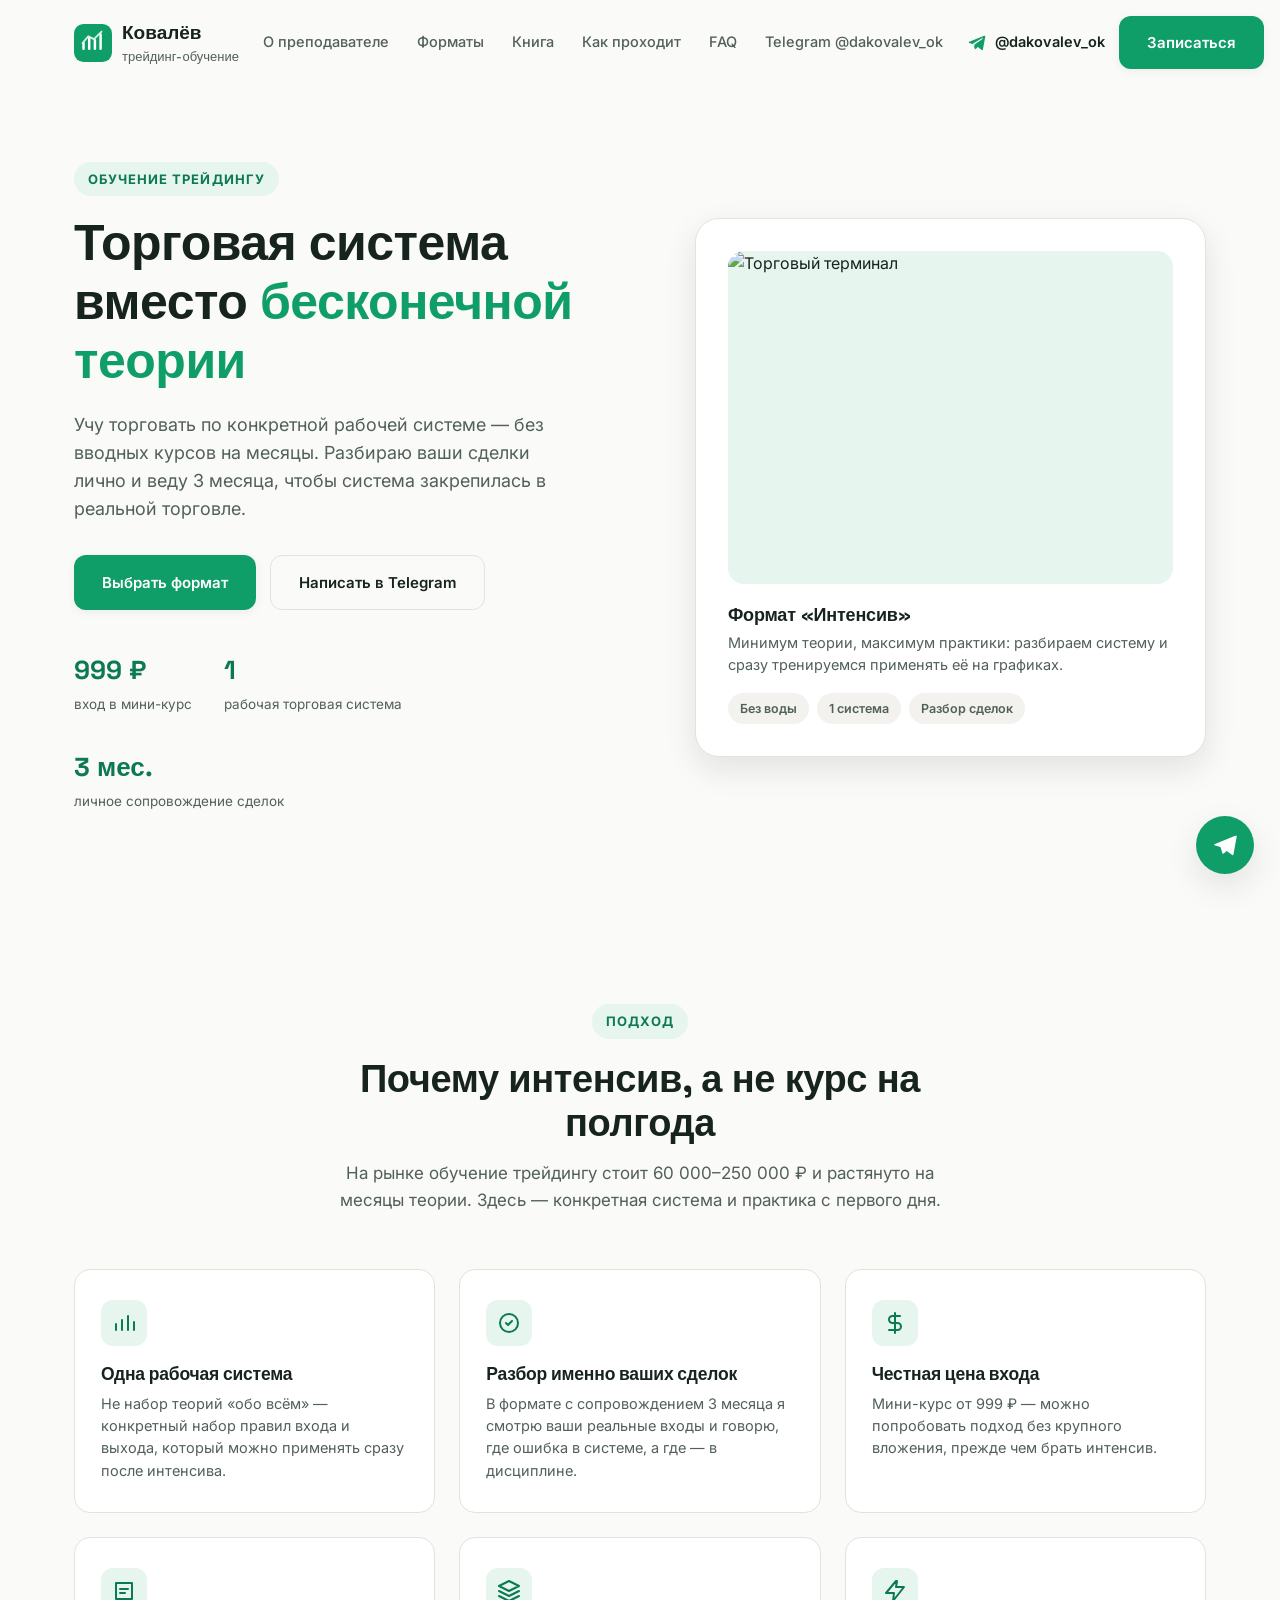
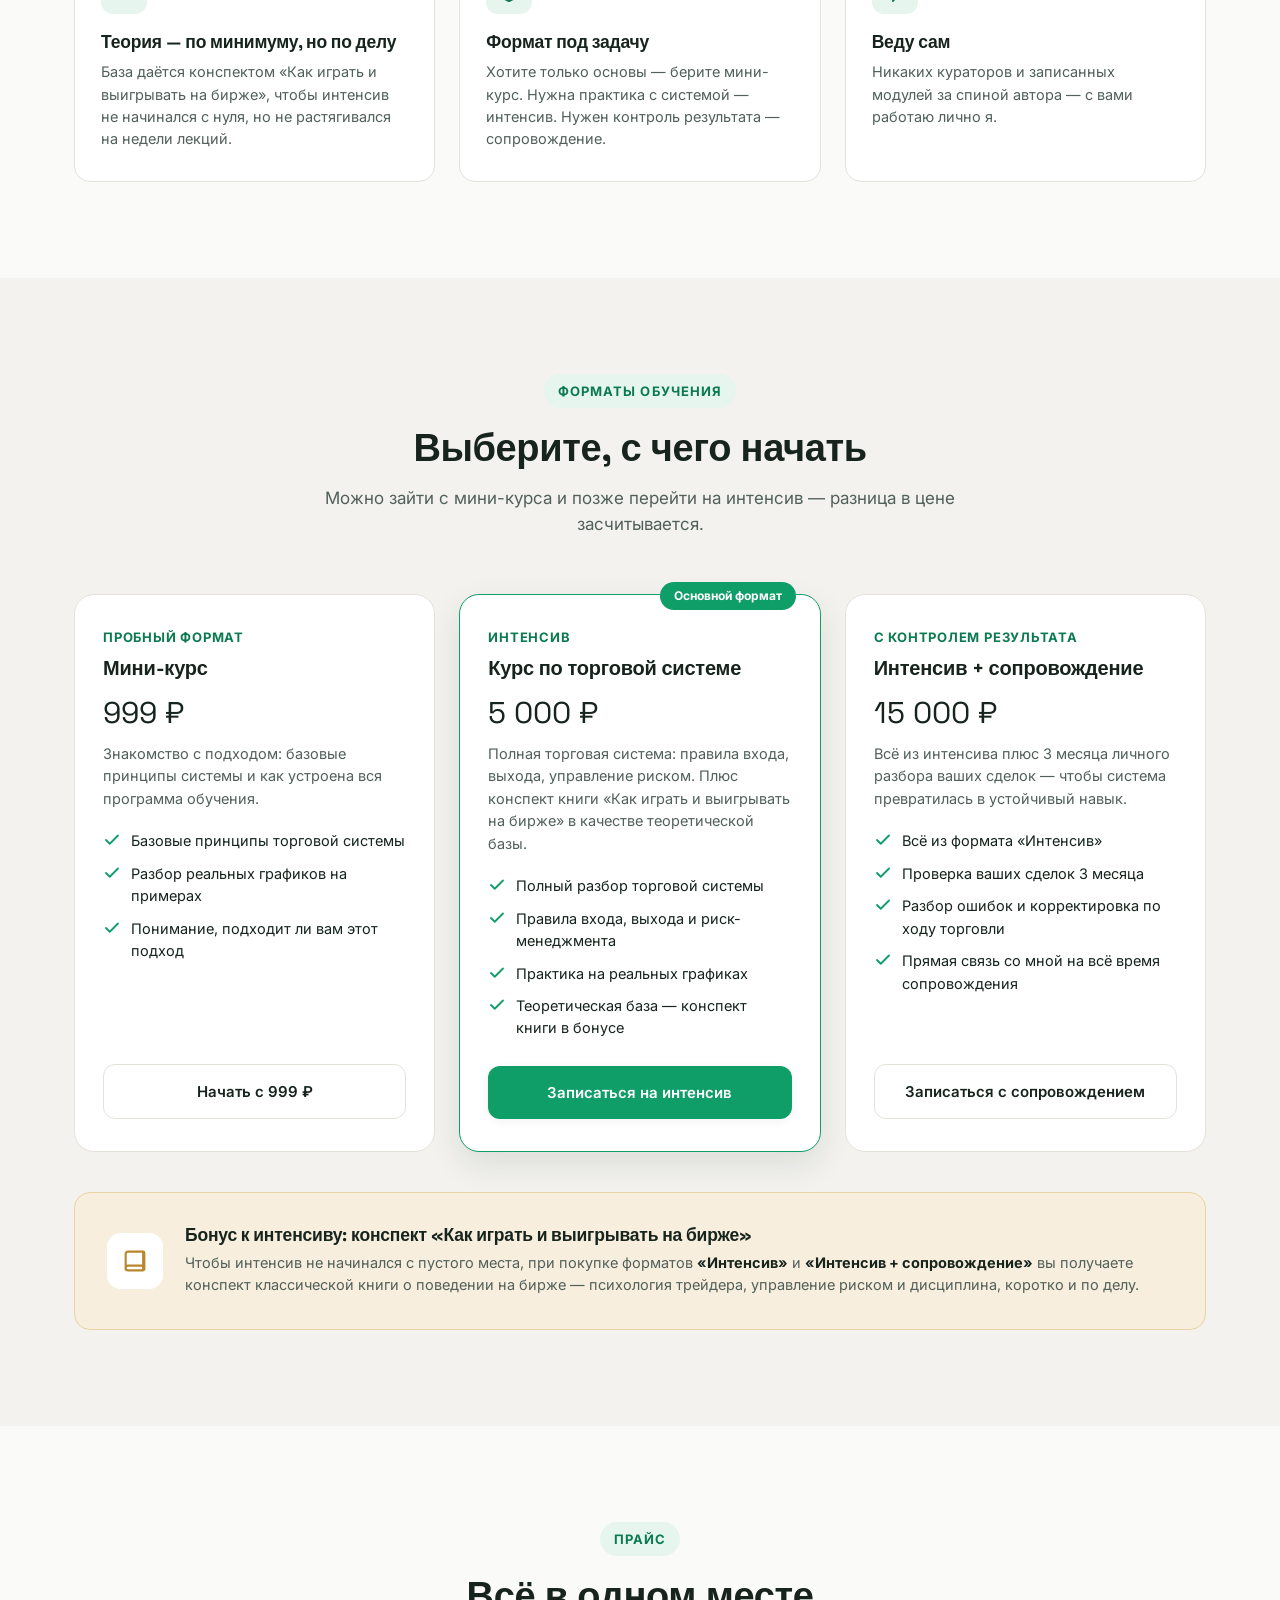
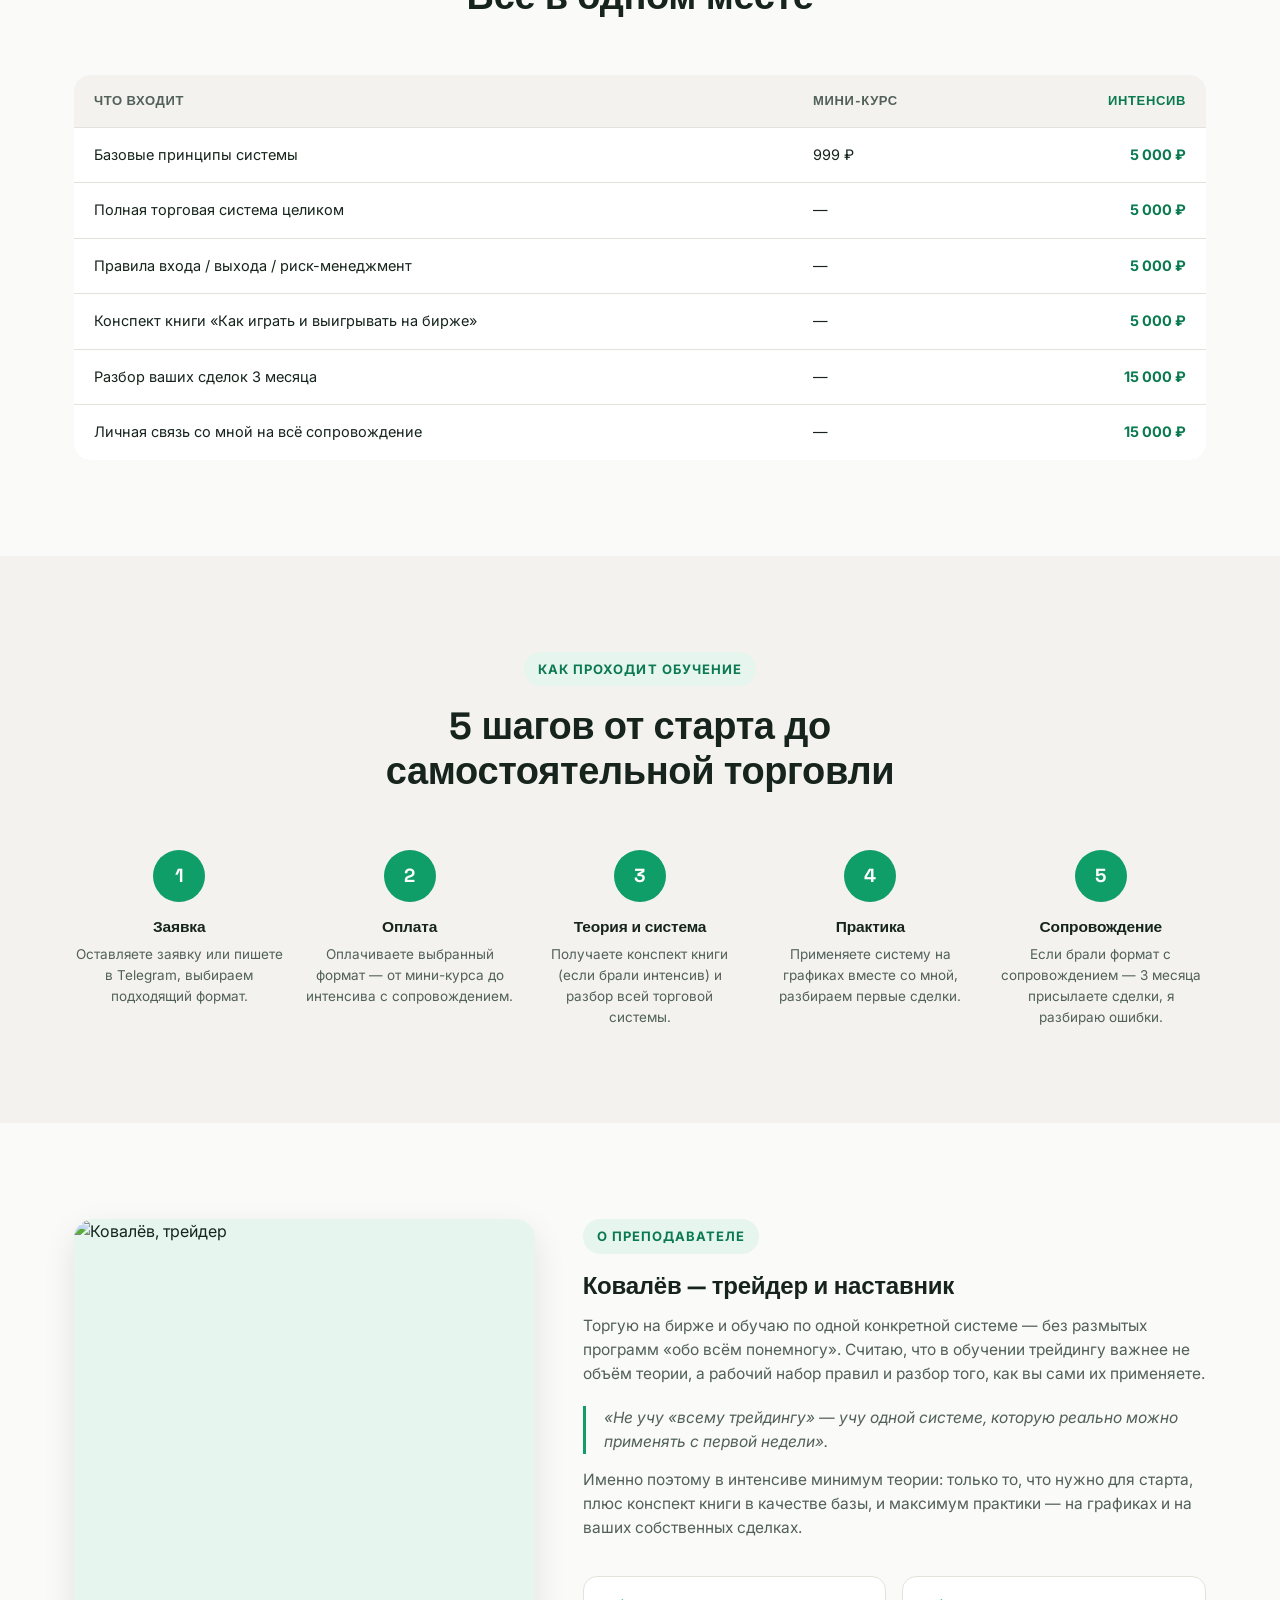
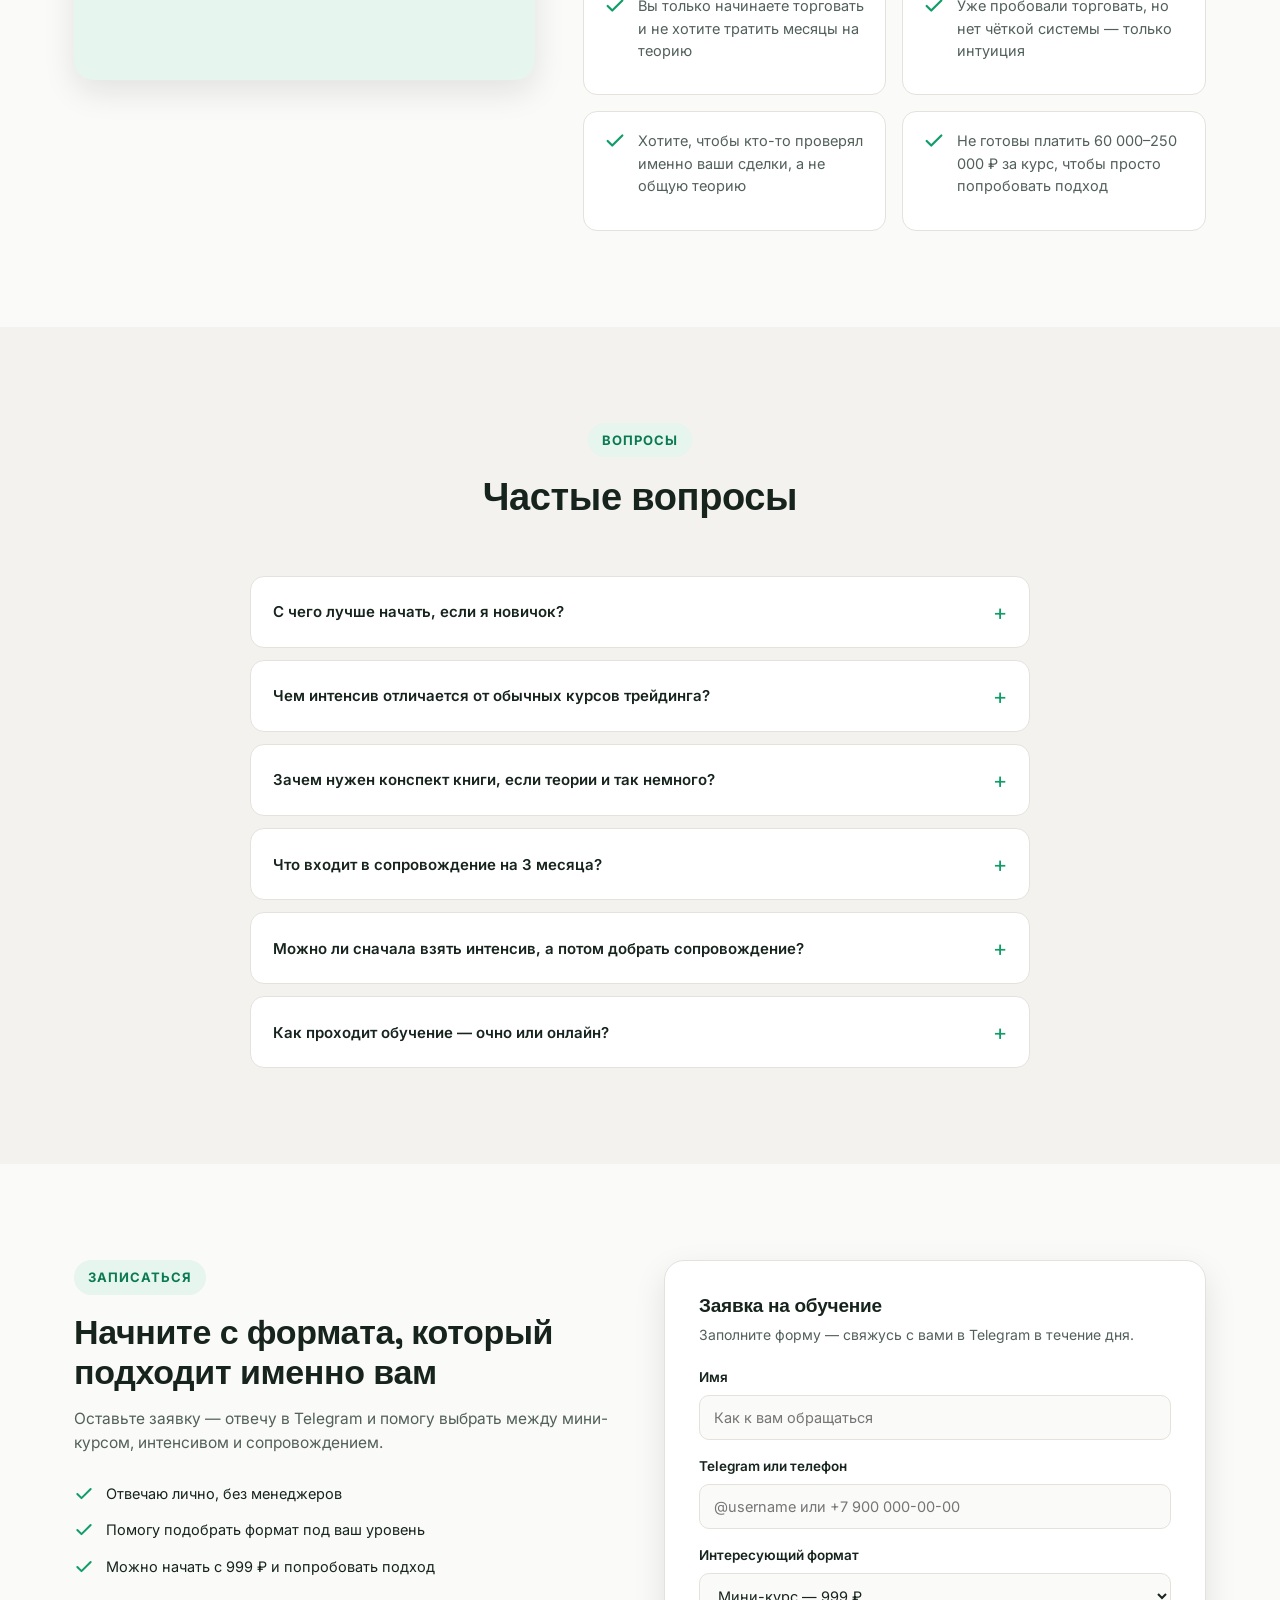
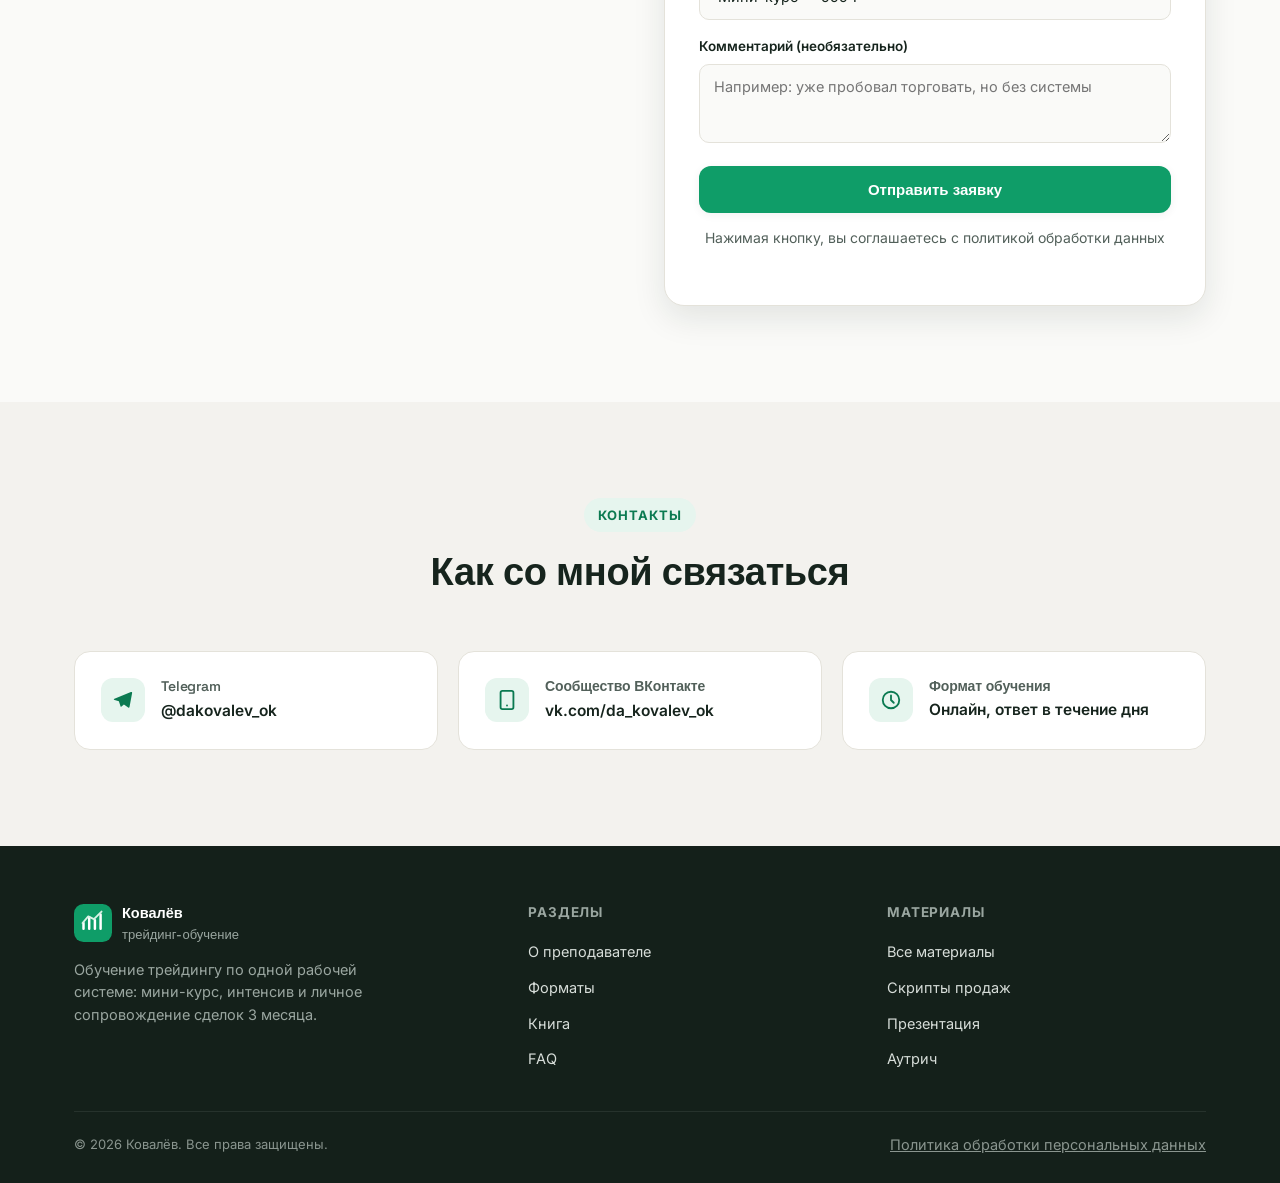
==== index.html @ eb1ff22f "init: landing for Ковалёв — трейдинг-обучение" ====
<!DOCTYPE html>
<html lang="ru">
<head>
<meta charset="UTF-8">
<meta name="viewport" content="width=device-width, initial-scale=1.0">
<title>Ковалёв — обучение трейдингу по торговой системе</title>
<meta name="description" content="Обучение трейдингу без воды: одна рабочая торговая система, разбор ваших сделок и личное сопровождение 3 месяца. Мини-курс от 999 ₽.">
<link rel="preconnect" href="https://fonts.googleapis.com">
<link rel="preconnect" href="https://fonts.gstatic.com" crossorigin>
<link href="https://fonts.googleapis.com/css2?family=Inter:wght@400;500;600;700;800&family=Space+Grotesk:wght@500;600;700&display=swap" rel="stylesheet">
<link rel="stylesheet" href="styles.css">
</head>
<body>

<header class="header" id="header">
  <div class="container header__inner">
    <a href="#top" class="logo">
      <svg class="logo__icon" viewBox="0 0 40 40" fill="none" xmlns="http://www.w3.org/2000/svg">
        <rect width="40" height="40" rx="10" fill="#0F9D68"/>
        <path d="M10 26L10 20M16 26L16 14M22 26L22 17M28 26L28 11" stroke="white" stroke-width="2.6" stroke-linecap="round"/>
        <path d="M9 20L15 13L21 16L29 8" stroke="#D9F2E5" stroke-width="2" stroke-linecap="round" stroke-linejoin="round"/>
      </svg>
      <span>
        Ковалёв
        <span class="logo__suffix">трейдинг-обучение</span>
      </span>
    </a>

    <nav class="nav" id="nav">
      <a href="#about">О преподавателе</a>
      <a href="#services">Форматы</a>
      <a href="#book">Книга</a>
      <a href="#process">Как проходит</a>
      <a href="#faq">FAQ</a>
      <a href="https://t.me/dakovalev_ok" target="_blank" rel="noopener">Telegram @dakovalev_ok</a>
    </nav>

    <div class="header__actions">
      <a href="https://t.me/dakovalev_ok" class="header__tg" target="_blank" rel="noopener">
        <svg viewBox="0 0 24 24" fill="currentColor"><path d="M21.9 4.5c.3-1-.4-1.5-1.3-1.1L2.7 10.6c-1 .4-1 1 .2 1.4l4.6 1.4 1.8 5.5c.2.7.4.8 1.1.2l2.6-2.3 4.7 3.5c.7.5 1.2.3 1.4-.6L21.9 4.5Zm-3.3 2.8L9 13.7l-.4 3.6-1.4-4.5 11-6.9c.3-.2.6-.1.4.2Z"/></svg>
        <span>@dakovalev_ok</span>
      </a>
      <a href="#form" class="btn btn--primary">Записаться</a>
      <button class="burger" id="burger" aria-label="Меню">
        <span></span><span></span><span></span>
      </button>
    </div>
  </div>
</header>

<main id="top">

  <!-- HERO -->
  <section class="hero">
    <div class="container hero__inner">
      <div>
        <span class="eyebrow">Обучение трейдингу</span>
        <h1>Торговая система вместо <span>бесконечной теории</span></h1>
        <p class="hero__lead">Учу торговать по конкретной рабочей системе — без вводных курсов на месяцы. Разбираю ваши сделки лично и веду 3 месяца, чтобы система закрепилась в реальной торговле.</p>
        <div class="hero__actions">
          <a href="#services" class="btn btn--primary">Выбрать формат</a>
          <a href="https://t.me/dakovalev_ok" class="btn btn--ghost" target="_blank" rel="noopener">Написать в Telegram</a>
        </div>
        <div class="hero__stats">
          <div class="hero__stat"><b>999 ₽</b><span>вход в мини-курс</span></div>
          <div class="hero__stat"><b>1</b><span>рабочая торговая система</span></div>
          <div class="hero__stat"><b>3 мес.</b><span>личное сопровождение сделок</span></div>
        </div>
      </div>

      <div class="hero__card">
        <div class="hero__card-photo">
          <img src="https://loremflickr.com/640/480/trading,stockmarket,charts/all?lock=41" alt="Торговый терминал">
        </div>
        <h3>Формат «Интенсив»</h3>
        <p>Минимум теории, максимум практики: разбираем систему и сразу тренируемся применять её на графиках.</p>
        <div class="hero__card-tags">
          <span>Без воды</span>
          <span>1 система</span>
          <span>Разбор сделок</span>
        </div>
      </div>
    </div>
  </section>

  <!-- PRINCIPLES -->
  <section class="section" id="principles">
    <div class="container">
      <div class="section__head">
        <span class="eyebrow">Подход</span>
        <h2>Почему интенсив, а не курс на полгода</h2>
        <p>На рынке обучение трейдингу стоит 60 000–250 000 ₽ и растянуто на месяцы теории. Здесь — конкретная система и практика с первого дня.</p>
      </div>
      <div class="adv-grid">
        <div class="adv">
          <div class="adv__icon"><svg viewBox="0 0 24 24" fill="none"><path d="M4 19V13M10 19V9M16 19V5M22 19V11" stroke="currentColor" stroke-width="2" stroke-linecap="round"/></svg></div>
          <h3>Одна рабочая система</h3>
          <p>Не набор теорий «обо всём» — конкретный набор правил входа и выхода, который можно применять сразу после интенсива.</p>
        </div>
        <div class="adv">
          <div class="adv__icon"><svg viewBox="0 0 24 24" fill="none"><path d="M9 12l2 2 4-4M21 12a9 9 0 1 1-18 0 9 9 0 0 1 18 0Z" stroke="currentColor" stroke-width="2" stroke-linecap="round" stroke-linejoin="round"/></svg></div>
          <h3>Разбор именно ваших сделок</h3>
          <p>В формате с сопровождением 3 месяца я смотрю ваши реальные входы и говорю, где ошибка в системе, а где — в дисциплине.</p>
        </div>
        <div class="adv">
          <div class="adv__icon"><svg viewBox="0 0 24 24" fill="none"><path d="M12 2v20M17 5H9.5a3.5 3.5 0 0 0 0 7h5a3.5 3.5 0 0 1 0 7H6" stroke="currentColor" stroke-width="2" stroke-linecap="round"/></svg></div>
          <h3>Честная цена входа</h3>
          <p>Мини-курс от 999 ₽ — можно попробовать подход без крупного вложения, прежде чем брать интенсив.</p>
        </div>
        <div class="adv">
          <div class="adv__icon"><svg viewBox="0 0 24 24" fill="none"><path d="M4 4h16v16H4V4Z" stroke="currentColor" stroke-width="2" stroke-linejoin="round"/><path d="M8 10h8M8 14h5" stroke="currentColor" stroke-width="2" stroke-linecap="round"/></svg></div>
          <h3>Теория — по минимуму, но по делу</h3>
          <p>База даётся конспектом «Как играть и выигрывать на бирже», чтобы интенсив не начинался с нуля, но не растягивался на недели лекций.</p>
        </div>
        <div class="adv">
          <div class="adv__icon"><svg viewBox="0 0 24 24" fill="none"><path d="M12 2 2 7l10 5 10-5-10-5ZM2 17l10 5 10-5M2 12l10 5 10-5" stroke="currentColor" stroke-width="2" stroke-linecap="round" stroke-linejoin="round"/></svg></div>
          <h3>Формат под задачу</h3>
          <p>Хотите только основы — берите мини-курс. Нужна практика с системой — интенсив. Нужен контроль результата — сопровождение.</p>
        </div>
        <div class="adv">
          <div class="adv__icon"><svg viewBox="0 0 24 24" fill="none"><path d="M13 2 3 14h8l-1 8 11-14h-8l1-6Z" stroke="currentColor" stroke-width="2" stroke-linejoin="round"/></svg></div>
          <h3>Веду сам</h3>
          <p>Никаких кураторов и записанных модулей за спиной автора — с вами работаю лично я.</p>
        </div>
      </div>
    </div>
  </section>

  <!-- SERVICES -->
  <section class="section section--alt" id="services">
    <div class="container">
      <div class="section__head">
        <span class="eyebrow">Форматы обучения</span>
        <h2>Выберите, с чего начать</h2>
        <p>Можно зайти с мини-курса и позже перейти на интенсив — разница в цене засчитывается.</p>
      </div>

      <div class="srv-grid">
        <div class="srv">
          <div class="srv__label">Пробный формат</div>
          <h3>Мини-курс</h3>
          <div class="srv__price">999 ₽</div>
          <p class="srv__desc">Знакомство с подходом: базовые принципы системы и как устроена вся программа обучения.</p>
          <ul class="srv__list">
            <li><svg viewBox="0 0 24 24" fill="none"><path d="M20 6 9 17l-5-5" stroke="currentColor" stroke-width="2.4" stroke-linecap="round" stroke-linejoin="round"/></svg>Базовые принципы торговой системы</li>
            <li><svg viewBox="0 0 24 24" fill="none"><path d="M20 6 9 17l-5-5" stroke="currentColor" stroke-width="2.4" stroke-linecap="round" stroke-linejoin="round"/></svg>Разбор реальных графиков на примерах</li>
            <li><svg viewBox="0 0 24 24" fill="none"><path d="M20 6 9 17l-5-5" stroke="currentColor" stroke-width="2.4" stroke-linecap="round" stroke-linejoin="round"/></svg>Понимание, подходит ли вам этот подход</li>
          </ul>
          <a href="#form" class="btn btn--ghost btn--block">Начать с 999 ₽</a>
        </div>

        <div class="srv srv--featured">
          <div class="srv__badge">Основной формат</div>
          <div class="srv__label">Интенсив</div>
          <h3>Курс по торговой системе</h3>
          <div class="srv__price">5 000 ₽</div>
          <p class="srv__desc">Полная торговая система: правила входа, выхода, управление риском. Плюс конспект книги «Как играть и выигрывать на бирже» в качестве теоретической базы.</p>
          <ul class="srv__list">
            <li><svg viewBox="0 0 24 24" fill="none"><path d="M20 6 9 17l-5-5" stroke="currentColor" stroke-width="2.4" stroke-linecap="round" stroke-linejoin="round"/></svg>Полный разбор торговой системы</li>
            <li><svg viewBox="0 0 24 24" fill="none"><path d="M20 6 9 17l-5-5" stroke="currentColor" stroke-width="2.4" stroke-linecap="round" stroke-linejoin="round"/></svg>Правила входа, выхода и риск-менеджмента</li>
            <li><svg viewBox="0 0 24 24" fill="none"><path d="M20 6 9 17l-5-5" stroke="currentColor" stroke-width="2.4" stroke-linecap="round" stroke-linejoin="round"/></svg>Практика на реальных графиках</li>
            <li><svg viewBox="0 0 24 24" fill="none"><path d="M20 6 9 17l-5-5" stroke="currentColor" stroke-width="2.4" stroke-linecap="round" stroke-linejoin="round"/></svg>Теоретическая база — конспект книги в бонусе</li>
          </ul>
          <a href="#form" class="btn btn--primary btn--block">Записаться на интенсив</a>
        </div>

        <div class="srv">
          <div class="srv__label">С контролем результата</div>
          <h3>Интенсив + сопровождение</h3>
          <div class="srv__price">15 000 ₽</div>
          <p class="srv__desc">Всё из интенсива плюс 3 месяца личного разбора ваших сделок — чтобы система превратилась в устойчивый навык.</p>
          <ul class="srv__list">
            <li><svg viewBox="0 0 24 24" fill="none"><path d="M20 6 9 17l-5-5" stroke="currentColor" stroke-width="2.4" stroke-linecap="round" stroke-linejoin="round"/></svg>Всё из формата «Интенсив»</li>
            <li><svg viewBox="0 0 24 24" fill="none"><path d="M20 6 9 17l-5-5" stroke="currentColor" stroke-width="2.4" stroke-linecap="round" stroke-linejoin="round"/></svg>Проверка ваших сделок 3 месяца</li>
            <li><svg viewBox="0 0 24 24" fill="none"><path d="M20 6 9 17l-5-5" stroke="currentColor" stroke-width="2.4" stroke-linecap="round" stroke-linejoin="round"/></svg>Разбор ошибок и корректировка по ходу торговли</li>
            <li><svg viewBox="0 0 24 24" fill="none"><path d="M20 6 9 17l-5-5" stroke="currentColor" stroke-width="2.4" stroke-linecap="round" stroke-linejoin="round"/></svg>Прямая связь со мной на всё время сопровождения</li>
          </ul>
          <a href="#form" class="btn btn--ghost btn--block">Записаться с сопровождением</a>
        </div>
      </div>

      <div class="bonus" id="book">
        <div class="bonus__icon">
          <svg viewBox="0 0 24 24" fill="none"><path d="M4 19.5V6a2 2 0 0 1 2-2h13a1 1 0 0 1 1 1v14.5M6 4h13v16H6a2 2 0 0 1 0-4h13" stroke="currentColor" stroke-width="1.8" stroke-linecap="round" stroke-linejoin="round"/></svg>
        </div>
        <div>
          <h4>Бонус к интенсиву: конспект «Как играть и выигрывать на бирже»</h4>
          <p>Чтобы интенсив не начинался с пустого места, при покупке форматов <b>«Интенсив»</b> и <b>«Интенсив + сопровождение»</b> вы получаете конспект классической книги о поведении на бирже — психология трейдера, управление риском и дисциплина, коротко и по делу.</p>
        </div>
      </div>
    </div>
  </section>

  <!-- PRICE TABLE -->
  <section class="section" id="price">
    <div class="container">
      <div class="section__head">
        <span class="eyebrow">Прайс</span>
        <h2>Всё в одном месте</h2>
      </div>
      <div class="price-table__wrap">
        <table class="price-table">
          <thead>
            <tr><th>Что входит</th><th>Мини-курс</th><th>Интенсив</th></tr>
          </thead>
          <tbody>
            <tr><td>Базовые принципы системы</td><td>999 ₽</td><td>5 000 ₽</td></tr>
            <tr><td>Полная торговая система целиком</td><td>—</td><td>5 000 ₽</td></tr>
            <tr><td>Правила входа / выхода / риск-менеджмент</td><td>—</td><td>5 000 ₽</td></tr>
            <tr><td>Конспект книги «Как играть и выигрывать на бирже»</td><td>—</td><td>5 000 ₽</td></tr>
            <tr><td>Разбор ваших сделок 3 месяца</td><td>—</td><td>15 000 ₽</td></tr>
            <tr><td>Личная связь со мной на всё сопровождение</td><td>—</td><td>15 000 ₽</td></tr>
          </tbody>
        </table>
      </div>
    </div>
  </section>

  <!-- PROCESS -->
  <section class="section section--alt" id="process">
    <div class="container">
      <div class="section__head">
        <span class="eyebrow">Как проходит обучение</span>
        <h2>5 шагов от старта до самостоятельной торговли</h2>
      </div>
      <div class="steps">
        <div class="step">
          <div class="step__num">1</div>
          <h3>Заявка</h3>
          <p>Оставляете заявку или пишете в Telegram, выбираем подходящий формат.</p>
        </div>
        <div class="step">
          <div class="step__num">2</div>
          <h3>Оплата</h3>
          <p>Оплачиваете выбранный формат — от мини-курса до интенсива с сопровождением.</p>
        </div>
        <div class="step">
          <div class="step__num">3</div>
          <h3>Теория и система</h3>
          <p>Получаете конспект книги (если брали интенсив) и разбор всей торговой системы.</p>
        </div>
        <div class="step">
          <div class="step__num">4</div>
          <h3>Практика</h3>
          <p>Применяете систему на графиках вместе со мной, разбираем первые сделки.</p>
        </div>
        <div class="step">
          <div class="step__num">5</div>
          <h3>Сопровождение</h3>
          <p>Если брали формат с сопровождением — 3 месяца присылаете сделки, я разбираю ошибки.</p>
        </div>
      </div>
    </div>
  </section>

  <!-- ABOUT / WHO IT'S FOR -->
  <section class="section" id="about">
    <div class="container">
      <div class="about-grid">
        <div class="about__photo">
          <img src="https://loremflickr.com/500/500/trader,businessman,laptop/all?lock=52" alt="Ковалёв, трейдер">
        </div>
        <div class="about__text">
          <span class="eyebrow">О преподавателе</span>
          <h3>Ковалёв — трейдер и наставник</h3>
          <p>Торгую на бирже и обучаю по одной конкретной системе — без размытых программ «обо всём понемногу». Считаю, что в обучении трейдингу важнее не объём теории, а рабочий набор правил и разбор того, как вы сами их применяете.</p>
          <p class="about__quote">«Не учу «всему трейдингу» — учу одной системе, которую реально можно применять с первой недели».</p>
          <p>Именно поэтому в интенсиве минимум теории: только то, что нужно для старта, плюс конспект книги в качестве базы, и максимум практики — на графиках и на ваших собственных сделках.</p>

          <div class="fit-grid">
            <div class="fit">
              <svg viewBox="0 0 24 24" fill="none"><path d="M20 6 9 17l-5-5" stroke="currentColor" stroke-width="2.4" stroke-linecap="round" stroke-linejoin="round"/></svg>
              <p>Вы только начинаете торговать и не хотите тратить месяцы на теорию</p>
            </div>
            <div class="fit">
              <svg viewBox="0 0 24 24" fill="none"><path d="M20 6 9 17l-5-5" stroke="currentColor" stroke-width="2.4" stroke-linecap="round" stroke-linejoin="round"/></svg>
              <p>Уже пробовали торговать, но нет чёткой системы — только интуиция</p>
            </div>
            <div class="fit">
              <svg viewBox="0 0 24 24" fill="none"><path d="M20 6 9 17l-5-5" stroke="currentColor" stroke-width="2.4" stroke-linecap="round" stroke-linejoin="round"/></svg>
              <p>Хотите, чтобы кто-то проверял именно ваши сделки, а не общую теорию</p>
            </div>
            <div class="fit">
              <svg viewBox="0 0 24 24" fill="none"><path d="M20 6 9 17l-5-5" stroke="currentColor" stroke-width="2.4" stroke-linecap="round" stroke-linejoin="round"/></svg>
              <p>Не готовы платить 60 000–250 000 ₽ за курс, чтобы просто попробовать подход</p>
            </div>
          </div>
        </div>
      </div>
    </div>
  </section>

  <!-- FAQ -->
  <section class="section section--alt" id="faq">
    <div class="container">
      <div class="section__head">
        <span class="eyebrow">Вопросы</span>
        <h2>Частые вопросы</h2>
      </div>
      <div class="faq">
        <details class="faq__item">
          <summary>С чего лучше начать, если я новичок?</summary>
          <p>С мини-курса за 999 ₽ — вы познакомитесь с подходом и поймёте, насколько он вам близок, прежде чем брать интенсив.</p>
        </details>
        <details class="faq__item">
          <summary>Чем интенсив отличается от обычных курсов трейдинга?</summary>
          <p>Обычные курсы растянуты на месяцы теории. Здесь — конкретная торговая система и практика с первого занятия, без лишней воды.</p>
        </details>
        <details class="faq__item">
          <summary>Зачем нужен конспект книги, если теории и так немного?</summary>
          <p>Чтобы интенсив не начинался с нуля. Конспект «Как играть и выигрывать на бирже» даёт базовое понимание психологии и риск-менеджмента, а дальше время уходит на саму систему и практику.</p>
        </details>
        <details class="faq__item">
          <summary>Что входит в сопровождение на 3 месяца?</summary>
          <p>Вы присылаете свои сделки, я смотрю, где ошибка в применении системы, а где — в дисциплине, и подсказываю, как скорректировать подход.</p>
        </details>
        <details class="faq__item">
          <summary>Можно ли сначала взять интенсив, а потом добрать сопровождение?</summary>
          <p>Да, напишите в Telegram — доплатите разницу и подключим сопровождение.</p>
        </details>
        <details class="faq__item">
          <summary>Как проходит обучение — очно или онлайн?</summary>
          <p>Онлайн, через Telegram — так удобно разбирать графики и сделки в переписке и созвонах, независимо от города.</p>
        </details>
      </div>
    </div>
  </section>

  <!-- FORM -->
  <section class="section" id="form">
    <div class="container form-block">
      <div class="form-side">
        <span class="eyebrow">Записаться</span>
        <h2>Начните с формата, который подходит именно вам</h2>
        <p>Оставьте заявку — отвечу в Telegram и помогу выбрать между мини-курсом, интенсивом и сопровождением.</p>
        <ul class="form-side__points">
          <li><svg viewBox="0 0 24 24" fill="none"><path d="M20 6 9 17l-5-5" stroke="currentColor" stroke-width="2.4" stroke-linecap="round" stroke-linejoin="round"/></svg>Отвечаю лично, без менеджеров</li>
          <li><svg viewBox="0 0 24 24" fill="none"><path d="M20 6 9 17l-5-5" stroke="currentColor" stroke-width="2.4" stroke-linecap="round" stroke-linejoin="round"/></svg>Помогу подобрать формат под ваш уровень</li>
          <li><svg viewBox="0 0 24 24" fill="none"><path d="M20 6 9 17l-5-5" stroke="currentColor" stroke-width="2.4" stroke-linecap="round" stroke-linejoin="round"/></svg>Можно начать с 999 ₽ и попробовать подход</li>
        </ul>
      </div>

      <form class="form" id="leadForm">
        <h3>Заявка на обучение</h3>
        <p>Заполните форму — свяжусь с вами в Telegram в течение дня.</p>

        <div class="field">
          <label for="name">Имя</label>
          <input type="text" id="name" name="name" placeholder="Как к вам обращаться" required>
        </div>
        <div class="field">
          <label for="contact">Telegram или телефон</label>
          <input type="text" id="contact" name="contact" placeholder="@username или +7 900 000-00-00" required>
        </div>
        <div class="field">
          <label for="format">Интересующий формат</label>
          <select id="format" name="format">
            <option value="Мини-курс 999 ₽">Мини-курс — 999 ₽</option>
            <option value="Интенсив 5000 ₽">Интенсив — 5 000 ₽</option>
            <option value="Интенсив + сопровождение 15000 ₽">Интенсив + сопровождение — 15 000 ₽</option>
            <option value="Не определился">Пока не определился</option>
          </select>
        </div>
        <div class="field">
          <label for="comment">Комментарий (необязательно)</label>
          <textarea id="comment" name="comment" rows="3" placeholder="Например: уже пробовал торговать, но без системы"></textarea>
        </div>

        <input type="text" name="_gotcha" style="display:none" tabindex="-1" autocomplete="off">

        <button type="submit" class="btn btn--primary btn--block">Отправить заявку</button>
        <p class="form__note">Нажимая кнопку, вы соглашаетесь с <a href="privacy.html">политикой обработки данных</a></p>
      </form>
    </div>
  </section>

  <!-- CONTACTS -->
  <section class="section section--alt" id="contacts">
    <div class="container">
      <div class="section__head">
        <span class="eyebrow">Контакты</span>
        <h2>Как со мной связаться</h2>
      </div>
      <div class="contacts-grid">
        <div class="contact-card">
          <div class="contact-card__icon"><svg viewBox="0 0 24 24" fill="currentColor"><path d="M21.9 4.5c.3-1-.4-1.5-1.3-1.1L2.7 10.6c-1 .4-1 1 .2 1.4l4.6 1.4 1.8 5.5c.2.7.4.8 1.1.2l2.6-2.3 4.7 3.5c.7.5 1.2.3 1.4-.6L21.9 4.5Z"/></svg></div>
          <div><h4>Telegram</h4><a href="https://t.me/dakovalev_ok" target="_blank" rel="noopener">@dakovalev_ok</a></div>
        </div>
        <div class="contact-card">
          <div class="contact-card__icon"><svg viewBox="0 0 24 24" fill="none"><path d="M17 2H7a2 2 0 0 0-2 2v16a2 2 0 0 0 2 2h10a2 2 0 0 0 2-2V4a2 2 0 0 0-2-2ZM12 18h.01" stroke="currentColor" stroke-width="2" stroke-linecap="round"/></svg></div>
          <div><h4>Сообщество ВКонтакте</h4><a href="https://vk.com/da_kovalev_ok" target="_blank" rel="noopener">vk.com/da_kovalev_ok</a></div>
        </div>
        <div class="contact-card">
          <div class="contact-card__icon"><svg viewBox="0 0 24 24" fill="none"><path d="M3 12a9 9 0 1 0 18 0 9 9 0 0 0-18 0Z" stroke="currentColor" stroke-width="2"/><path d="M12 7v5l3 3" stroke="currentColor" stroke-width="2" stroke-linecap="round"/></svg></div>
          <div><h4>Формат обучения</h4><p>Онлайн, ответ в течение дня</p></div>
        </div>
      </div>
    </div>
  </section>

</main>

<footer class="footer">
  <div class="container">
    <div class="footer__inner">
      <div>
        <a href="#top" class="logo">
          <svg class="logo__icon" viewBox="0 0 40 40" fill="none" xmlns="http://www.w3.org/2000/svg">
            <rect width="40" height="40" rx="10" fill="#0F9D68"/>
            <path d="M10 26L10 20M16 26L16 14M22 26L22 17M28 26L28 11" stroke="white" stroke-width="2.6" stroke-linecap="round"/>
            <path d="M9 20L15 13L21 16L29 8" stroke="#D9F2E5" stroke-width="2" stroke-linecap="round" stroke-linejoin="round"/>
          </svg>
          <span>Ковалёв <span class="logo__suffix">трейдинг-обучение</span></span>
        </a>
        <p class="footer__about">Обучение трейдингу по одной рабочей системе: мини-курс, интенсив и личное сопровождение сделок 3 месяца.</p>
      </div>
      <div>
        <h5>Разделы</h5>
        <ul>
          <li><a href="#about">О преподавателе</a></li>
          <li><a href="#services">Форматы</a></li>
          <li><a href="#book">Книга</a></li>
          <li><a href="#faq">FAQ</a></li>
        </ul>
      </div>
      <div>
        <h5>Материалы</h5>
        <ul>
          <li><a href="materials.html">Все материалы</a></li>
          <li><a href="scripts.html">Скрипты продаж</a></li>
          <li><a href="presentation.html">Презентация</a></li>
          <li><a href="outreach.html">Аутрич</a></li>
        </ul>
      </div>
    </div>
    <div class="footer__bottom">
      <span>&copy; <span id="year"></span> Ковалёв. Все права защищены.</span>
      <a href="privacy.html">Политика обработки персональных данных</a>
    </div>
  </div>
</footer>

<a href="https://t.me/dakovalev_ok" class="fab" target="_blank" rel="noopener" aria-label="Написать в Telegram">
  <svg viewBox="0 0 24 24" fill="currentColor"><path d="M21.9 4.5c.3-1-.4-1.5-1.3-1.1L2.7 10.6c-1 .4-1 1 .2 1.4l4.6 1.4 1.8 5.5c.2.7.4.8 1.1.2l2.6-2.3 4.7 3.5c.7.5 1.2.3 1.4-.6L21.9 4.5Z"/></svg>
</a>

<script src="script.js"></script>
</body>
</html>
---- styles.css ----
/* ===== Ковалёв — Трейдинг обучение ===== */

:root {
  --clr-bg: #fafaf8;
  --clr-bg-alt: #f3f2ee;
  --clr-surface: #ffffff;
  --clr-text: #16241d;
  --clr-text-soft: #52605a;
  --clr-border: #e4e2da;
  --clr-accent: #0f9d68;
  --clr-accent-dark: #0b7a51;
  --clr-accent-soft: #e6f5ee;
  --clr-gold: #b8862d;
  --clr-gold-soft: #f7eede;
  --font-head: 'Space Grotesk', sans-serif;
  --font-body: 'Inter', sans-serif;
  --shadow-sm: 0 2px 10px rgba(22, 36, 29, 0.06);
  --shadow-md: 0 12px 32px rgba(22, 36, 29, 0.1);
  --radius: 16px;
}

* { box-sizing: border-box; margin: 0; padding: 0; }

html { scroll-behavior: smooth; }

body {
  font-family: var(--font-body);
  background: var(--clr-bg);
  color: var(--clr-text);
  line-height: 1.55;
  -webkit-font-smoothing: antialiased;
}

img { max-width: 100%; display: block; }

a { color: inherit; text-decoration: none; }

ul { list-style: none; }

h1, h2, h3, h4 { font-family: var(--font-head); font-weight: 700; line-height: 1.18; letter-spacing: -0.01em; }

.container { max-width: 1180px; margin: 0 auto; padding: 0 24px; }

.section { padding: 96px 0; }
.section--alt { background: var(--clr-bg-alt); }

.eyebrow {
  display: inline-flex;
  align-items: center;
  gap: 8px;
  font-size: 13px;
  font-weight: 700;
  letter-spacing: 0.08em;
  text-transform: uppercase;
  color: var(--clr-accent-dark);
  background: var(--clr-accent-soft);
  padding: 7px 14px;
  border-radius: 999px;
  margin-bottom: 18px;
}

.section__head { max-width: 640px; margin: 0 auto 56px; text-align: center; }
.section__head h2 { font-size: clamp(28px, 4vw, 38px); margin-bottom: 14px; }
.section__head p { color: var(--clr-text-soft); font-size: 17px; }

.btn {
  display: inline-flex;
  align-items: center;
  justify-content: center;
  gap: 8px;
  padding: 15px 28px;
  border-radius: 12px;
  font-weight: 600;
  font-size: 15px;
  cursor: pointer;
  border: none;
  transition: transform 0.15s ease, box-shadow 0.15s ease, background 0.15s ease;
  white-space: nowrap;
}
.btn--primary { background: var(--clr-accent); color: #fff; box-shadow: var(--shadow-sm); }
.btn--primary:hover { background: var(--clr-accent-dark); transform: translateY(-2px); box-shadow: var(--shadow-md); }
.btn--ghost { background: transparent; color: var(--clr-text); border: 1.5px solid var(--clr-border); }
.btn--ghost:hover { border-color: var(--clr-accent); color: var(--clr-accent-dark); }
.btn--block { width: 100%; }

/* ===== Header ===== */
.header {
  position: sticky;
  top: 0;
  z-index: 100;
  background: rgba(250, 250, 248, 0.85);
  backdrop-filter: blur(10px);
  border-bottom: 1px solid transparent;
  transition: border-color 0.2s ease, box-shadow 0.2s ease;
}
.header.scrolled { border-bottom-color: var(--clr-border); box-shadow: 0 4px 20px rgba(22,36,29,0.05); }

.header__inner {
  display: flex;
  align-items: center;
  justify-content: space-between;
  gap: 24px;
  min-width: 0;
  padding: 16px 24px;
}

.logo { display: flex; align-items: center; gap: 10px; font-family: var(--font-head); font-weight: 700; font-size: 19px; flex-shrink: 0; }
.logo__icon { width: 38px; height: 38px; flex-shrink: 0; }
.logo__suffix { color: var(--clr-text-soft); font-weight: 500; font-size: 13px; display: block; }

.nav { display: flex; align-items: center; gap: 28px; }
.nav a { font-size: 14.5px; font-weight: 500; color: var(--clr-text-soft); white-space: nowrap; transition: color 0.15s; }
.nav a:hover { color: var(--clr-accent-dark); }

.header__actions { display: flex; align-items: center; gap: 14px; flex-shrink: 0; }
.header__tg { display: flex; align-items: center; gap: 8px; font-weight: 600; font-size: 14.5px; }
.header__tg svg { width: 20px; height: 20px; color: var(--clr-accent); flex-shrink: 0; }

.burger {
  display: none;
  flex-direction: column;
  justify-content: center;
  gap: 5px;
  width: 40px;
  height: 40px;
  border: 1px solid var(--clr-border);
  border-radius: 10px;
  background: var(--clr-surface);
  cursor: pointer;
  flex-shrink: 0;
}
.burger span { width: 18px; height: 2px; background: var(--clr-text); margin: 0 auto; transition: transform 0.2s, opacity 0.2s; }
.burger.is-open span:nth-child(1) { transform: translateY(7px) rotate(45deg); }
.burger.is-open span:nth-child(2) { opacity: 0; }
.burger.is-open span:nth-child(3) { transform: translateY(-7px) rotate(-45deg); }

/* ===== Hero ===== */
.hero { padding: 76px 0 96px; }
.hero__inner { display: grid; grid-template-columns: 1.05fr 0.95fr; gap: 56px; align-items: center; }
.hero__eyebrow { margin-bottom: 20px; }
.hero h1 { font-size: clamp(32px, 4.6vw, 50px); margin-bottom: 20px; }
.hero h1 span { color: var(--clr-accent); }
.hero__lead { font-size: 18px; color: var(--clr-text-soft); margin-bottom: 32px; max-width: 500px; }
.hero__actions { display: flex; gap: 14px; flex-wrap: wrap; margin-bottom: 40px; }

.hero__stats { display: flex; gap: 32px; flex-wrap: wrap; }
.hero__stat b { display: block; font-family: var(--font-head); font-size: 26px; color: var(--clr-accent-dark); }
.hero__stat span { font-size: 13.5px; color: var(--clr-text-soft); }

.hero__card {
  background: var(--clr-surface);
  border-radius: 24px;
  padding: 32px;
  box-shadow: var(--shadow-md);
  border: 1px solid var(--clr-border);
}
.hero__card-photo {
  width: 100%;
  aspect-ratio: 4/3;
  border-radius: 16px;
  overflow: hidden;
  margin-bottom: 20px;
  background: var(--clr-accent-soft);
}
.hero__card-photo img { width: 100%; height: 100%; object-fit: cover; }
.hero__card h3 { font-size: 18px; margin-bottom: 6px; }
.hero__card p { color: var(--clr-text-soft); font-size: 14.5px; }
.hero__card-tags { display: flex; gap: 8px; flex-wrap: wrap; margin-top: 16px; }
.hero__card-tags span { background: var(--clr-bg-alt); border-radius: 999px; padding: 6px 12px; font-size: 12.5px; font-weight: 600; color: var(--clr-text-soft); }

/* ===== Principles ===== */
.adv-grid { display: grid; grid-template-columns: repeat(3, 1fr); gap: 24px; }
.adv { background: var(--clr-surface); border: 1px solid var(--clr-border); border-radius: var(--radius); padding: 30px 26px; transition: transform 0.2s ease, box-shadow 0.2s ease; }
.adv:hover { transform: translateY(-4px); box-shadow: var(--shadow-md); }
.adv__icon { width: 46px; height: 46px; border-radius: 12px; background: var(--clr-accent-soft); color: var(--clr-accent-dark); display: flex; align-items: center; justify-content: center; margin-bottom: 18px; }
.adv__icon svg { width: 24px; height: 24px; }
.adv h3 { font-size: 17.5px; margin-bottom: 8px; }
.adv p { color: var(--clr-text-soft); font-size: 14.5px; }

/* ===== Services ===== */
.srv-grid { display: grid; grid-template-columns: repeat(3, 1fr); gap: 24px; }
.srv {
  background: var(--clr-surface);
  border: 1px solid var(--clr-border);
  border-radius: 20px;
  padding: 32px 28px;
  display: flex;
  flex-direction: column;
  position: relative;
}
.srv--featured { border-color: var(--clr-accent); box-shadow: var(--shadow-md); }
.srv__badge { position: absolute; top: -13px; right: 24px; background: var(--clr-accent); color: #fff; font-size: 12px; font-weight: 700; padding: 5px 14px; border-radius: 999px; }
.srv__label { font-size: 13px; font-weight: 700; text-transform: uppercase; letter-spacing: 0.06em; color: var(--clr-accent-dark); margin-bottom: 10px; }
.srv h3 { font-size: 20px; margin-bottom: 10px; }
.srv__price { font-family: var(--font-head); font-size: 30px; margin-bottom: 6px; }
.srv__price span { font-size: 14px; color: var(--clr-text-soft); font-weight: 500; font-family: var(--font-body); }
.srv__desc { color: var(--clr-text-soft); font-size: 14.5px; margin-bottom: 20px; }
.srv__list { display: flex; flex-direction: column; gap: 10px; margin-bottom: 26px; flex-grow: 1; }
.srv__list li { display: flex; align-items: flex-start; gap: 10px; font-size: 14.5px; }
.srv__list svg { width: 18px; height: 18px; color: var(--clr-accent); flex-shrink: 0; margin-top: 1px; }

/* Bonus callout */
.bonus {
  margin-top: 40px;
  background: var(--clr-gold-soft);
  border: 1px solid #e9d3a4;
  border-radius: var(--radius);
  padding: 32px;
  display: grid;
  grid-template-columns: auto 1fr;
  gap: 22px;
  align-items: center;
}
.bonus__icon { width: 56px; height: 56px; border-radius: 14px; background: #fff; color: var(--clr-gold); display: flex; align-items: center; justify-content: center; flex-shrink: 0; }
.bonus__icon svg { width: 28px; height: 28px; }
.bonus h4 { font-size: 17.5px; margin-bottom: 6px; }
.bonus p { color: var(--clr-text-soft); font-size: 14.5px; }
.bonus b { color: var(--clr-text); }

/* ===== Price table ===== */
.price-table { width: 100%; border-collapse: collapse; background: var(--clr-surface); border-radius: var(--radius); overflow: hidden; box-shadow: var(--shadow-sm); }
.price-table th, .price-table td { padding: 16px 20px; text-align: left; font-size: 14.5px; border-bottom: 1px solid var(--clr-border); }
.price-table th { background: var(--clr-bg-alt); font-family: var(--font-head); font-size: 13px; text-transform: uppercase; letter-spacing: 0.05em; color: var(--clr-text-soft); }
.price-table tr:last-child td { border-bottom: none; }
.price-table td:last-child, .price-table th:last-child { text-align: right; font-weight: 700; color: var(--clr-accent-dark); white-space: nowrap; }
.price-table__wrap { overflow-x: auto; border-radius: var(--radius); }

/* ===== Process ===== */
.steps { display: grid; grid-template-columns: repeat(5, 1fr); gap: 20px; }
.step { text-align: center; position: relative; }
.step__num { width: 52px; height: 52px; border-radius: 50%; background: var(--clr-accent); color: #fff; font-family: var(--font-head); font-weight: 700; font-size: 19px; display: flex; align-items: center; justify-content: center; margin: 0 auto 16px; }
.step h3 { font-size: 15.5px; margin-bottom: 8px; }
.step p { font-size: 13.5px; color: var(--clr-text-soft); }

/* ===== About / Who it's for ===== */
.about-grid { display: grid; grid-template-columns: 0.85fr 1.15fr; gap: 48px; align-items: start; }
.about__photo { width: 100%; aspect-ratio: 1/1; border-radius: 20px; overflow: hidden; box-shadow: var(--shadow-md); background: var(--clr-accent-soft); }
.about__photo img { width: 100%; height: 100%; object-fit: cover; }
.about__text h3 { font-size: 24px; margin-bottom: 14px; }
.about__text p { color: var(--clr-text-soft); font-size: 15.5px; margin-bottom: 14px; }
.about__quote { border-left: 3px solid var(--clr-accent); padding-left: 18px; font-style: italic; color: var(--clr-text); margin: 20px 0; }

.fit-grid { display: grid; grid-template-columns: repeat(2, 1fr); gap: 16px; margin-top: 36px; }
.fit { display: flex; gap: 12px; padding: 18px 20px; border-radius: 14px; background: var(--clr-surface); border: 1px solid var(--clr-border); }
.fit svg { width: 22px; height: 22px; color: var(--clr-accent); flex-shrink: 0; }
.fit p { font-size: 14.5px; }

/* ===== FAQ ===== */
.faq { max-width: 780px; margin: 0 auto; display: flex; flex-direction: column; gap: 12px; }
.faq__item { background: var(--clr-surface); border: 1px solid var(--clr-border); border-radius: 14px; overflow: hidden; }
.faq__item summary { padding: 18px 22px; font-weight: 600; font-size: 15px; cursor: pointer; display: flex; justify-content: space-between; align-items: center; list-style: none; }
.faq__item summary::-webkit-details-marker { display: none; }
.faq__item summary::after { content: '+'; font-size: 22px; color: var(--clr-accent); font-weight: 400; margin-left: 12px; transition: transform 0.2s; }
.faq__item[open] summary::after { transform: rotate(45deg); }
.faq__item p { padding: 0 22px 20px; color: var(--clr-text-soft); font-size: 14.5px; }

/* ===== Form ===== */
.form-block { display: grid; grid-template-columns: 1fr 1fr; gap: 48px; align-items: start; }
.form-side h2 { font-size: clamp(26px, 3.6vw, 34px); margin-bottom: 14px; }
.form-side p { color: var(--clr-text-soft); font-size: 15.5px; margin-bottom: 28px; }
.form-side__points { display: flex; flex-direction: column; gap: 14px; }
.form-side__points li { display: flex; gap: 12px; align-items: flex-start; font-size: 14.5px; }
.form-side__points svg { width: 20px; height: 20px; color: var(--clr-accent); flex-shrink: 0; margin-top: 1px; }

.form {
  background: var(--clr-surface);
  border: 1px solid var(--clr-border);
  border-radius: 20px;
  padding: 34px;
  box-shadow: var(--shadow-md);
}
.form h3 { font-size: 19px; margin-bottom: 6px; }
.form > p { color: var(--clr-text-soft); font-size: 14px; margin-bottom: 22px; }
.field { margin-bottom: 16px; }
.field label { display: block; font-size: 13.5px; font-weight: 600; margin-bottom: 7px; }
.field input, .field select, .field textarea {
  width: 100%;
  padding: 13px 14px;
  border-radius: 10px;
  border: 1.5px solid var(--clr-border);
  font-family: var(--font-body);
  font-size: 14.5px;
  background: var(--clr-bg);
  color: var(--clr-text);
  transition: border-color 0.15s;
}
.field input:focus, .field select:focus, .field textarea:focus { outline: none; border-color: var(--clr-accent); }
.form__note { font-size: 12.5px; color: var(--clr-text-soft); margin-top: 14px; text-align: center; }

/* ===== Contacts / Footer ===== */
.contacts-grid { display: grid; grid-template-columns: repeat(3, 1fr); gap: 20px; }
.contact-card { background: var(--clr-surface); border: 1px solid var(--clr-border); border-radius: var(--radius); padding: 26px; display: flex; gap: 16px; align-items: flex-start; }
.contact-card__icon { width: 44px; height: 44px; border-radius: 12px; background: var(--clr-accent-soft); color: var(--clr-accent-dark); display: flex; align-items: center; justify-content: center; flex-shrink: 0; }
.contact-card__icon svg { width: 22px; height: 22px; }
.contact-card h4 { font-size: 14px; color: var(--clr-text-soft); font-weight: 600; margin-bottom: 4px; }
.contact-card p, .contact-card a { font-size: 15.5px; font-weight: 600; }

.footer { background: #14201a; color: #d7ddd9; padding: 56px 0 26px; }
.footer__inner { display: grid; grid-template-columns: 1.3fr 1fr 1fr; gap: 40px; margin-bottom: 40px; }
.footer .logo { color: #fff; }
.footer .logo__suffix { color: #9aa6a0; }
.footer__about { color: #9aa6a0; font-size: 14.5px; margin-top: 14px; max-width: 320px; }
.footer h5 { font-size: 13.5px; text-transform: uppercase; letter-spacing: 0.06em; color: #9aa6a0; margin-bottom: 16px; }
.footer ul { display: flex; flex-direction: column; gap: 11px; }
.footer a { font-size: 14.5px; color: #d7ddd9; transition: color 0.15s; }
.footer a:hover { color: var(--clr-accent); }
.footer__bottom { border-top: 1px solid rgba(255,255,255,0.08); padding-top: 22px; display: flex; justify-content: space-between; flex-wrap: wrap; gap: 12px; font-size: 13px; color: #8a958f; }
.footer__bottom a { color: #8a958f; text-decoration: underline; }

.fab {
  position: fixed;
  bottom: 26px;
  right: 26px;
  width: 58px;
  height: 58px;
  border-radius: 50%;
  background: var(--clr-accent);
  color: #fff;
  display: flex;
  align-items: center;
  justify-content: center;
  box-shadow: var(--shadow-md);
  z-index: 90;
  transition: transform 0.2s ease;
}
.fab:hover { transform: scale(1.08); }
.fab svg { width: 27px; height: 27px; }

/* ===== Docs (materials pages) ===== */
.doc-bar {
  position: sticky;
  top: 0;
  z-index: 100;
  background: rgba(250, 250, 248, 0.9);
  backdrop-filter: blur(10px);
  border-bottom: 1px solid var(--clr-border);
}
.doc-bar__inner { display: flex; align-items: center; justify-content: space-between; gap: 20px; padding: 16px 24px; flex-wrap: wrap; }
.doc-bar__actions { display: flex; gap: 12px; flex-wrap: wrap; }

.doc-hero { padding: 56px 0 8px; text-align: center; }
.doc-hero .eyebrow { margin-bottom: 16px; }
.doc-hero h1 { font-size: clamp(28px, 4vw, 40px); margin-bottom: 14px; }
.doc-hero p { color: var(--clr-text-soft); font-size: 16.5px; max-width: 620px; margin: 0 auto; }

.doc-cards { display: grid; grid-template-columns: repeat(3, 1fr); gap: 24px; margin: 48px 0 96px; }
.doc-card { background: var(--clr-surface); border: 1px solid var(--clr-border); border-radius: var(--radius); padding: 30px 26px; display: flex; flex-direction: column; }
.doc-card__num { font-family: var(--font-head); font-size: 13px; font-weight: 700; color: var(--clr-accent-dark); text-transform: uppercase; letter-spacing: 0.06em; margin-bottom: 14px; }
.doc-card h3 { font-size: 19px; margin-bottom: 10px; }
.doc-card p { color: var(--clr-text-soft); font-size: 14.5px; margin-bottom: 22px; flex-grow: 1; }

.dlg { display: flex; flex-direction: column; gap: 12px; margin: 18px 0 30px; }
.dlg__bubble { max-width: 82%; padding: 13px 17px; border-radius: 14px; font-size: 14.5px; line-height: 1.5; }
.dlg__bubble--client { align-self: flex-start; background: var(--clr-bg-alt); border-bottom-left-radius: 4px; }
.dlg__bubble--you { align-self: flex-end; background: var(--clr-accent-soft); border-bottom-right-radius: 4px; color: var(--clr-text); }
.dlg__label { display: block; font-size: 11.5px; font-weight: 700; text-transform: uppercase; letter-spacing: 0.05em; color: var(--clr-text-soft); margin-bottom: 4px; }

.doc-block { background: var(--clr-surface); border: 1px solid var(--clr-border); border-radius: var(--radius); padding: 34px; margin-bottom: 28px; }
.doc-block h2 { font-size: 21px; margin-bottom: 8px; }
.doc-block > p.doc-block__lead { color: var(--clr-text-soft); font-size: 14.5px; margin-bottom: 6px; }

.pill { display: inline-block; background: var(--clr-accent-soft); color: var(--clr-accent-dark); font-size: 12.5px; font-weight: 700; padding: 5px 12px; border-radius: 999px; margin-bottom: 14px; }

.tariff-row { display: flex; justify-content: space-between; align-items: center; padding: 18px 0; border-bottom: 1px solid var(--clr-border); gap: 16px; flex-wrap: wrap; }
.tariff-row:last-child { border-bottom: none; }
.tariff-row h4 { font-size: 16px; margin-bottom: 4px; }
.tariff-row p { font-size: 13.5px; color: var(--clr-text-soft); }
.tariff-row .price { font-family: var(--font-head); font-size: 22px; color: var(--clr-accent-dark); white-space: nowrap; }

.usp-list { display: grid; grid-template-columns: repeat(2, 1fr); gap: 14px; margin-top: 20px; }
.usp-list li { display: flex; gap: 10px; align-items: flex-start; font-size: 14.5px; background: var(--clr-bg-alt); border-radius: 12px; padding: 14px 16px; }
.usp-list svg { width: 18px; height: 18px; color: var(--clr-accent); flex-shrink: 0; margin-top: 2px; }

.example-card { background: var(--clr-accent-soft); border-radius: var(--radius); padding: 26px 28px; margin-top: 20px; }
.example-card h4 { font-size: 15px; margin-bottom: 8px; }
.example-card p { font-size: 14.5px; color: var(--clr-text); }

@media (max-width: 900px) {
  .doc-cards { grid-template-columns: 1fr; }
  .usp-list { grid-template-columns: 1fr; }
}

/* ===== Reveal ===== */
.reveal { opacity: 0; transform: translateY(18px); transition: opacity 0.6s ease, transform 0.6s ease; }
.reveal.is-visible { opacity: 1; transform: translateY(0); }

/* ===== Breakpoints (fixed, do not invent new) ===== */
@media (max-width: 1180px) {
  .nav { gap: 18px; }
  .nav a { font-size: 13.5px; }
}

@media (max-width: 1100px) {
  .nav { display: none; }
  .burger { display: flex; }
  .nav.is-open {
    display: flex;
    flex-direction: column;
    position: absolute;
    top: 100%;
    left: 0;
    right: 0;
    background: var(--clr-surface);
    border-bottom: 1px solid var(--clr-border);
    padding: 20px 24px;
    gap: 16px;
    box-shadow: var(--shadow-md);
  }
  .adv-grid, .srv-grid { grid-template-columns: repeat(2, 1fr); }
  .steps { grid-template-columns: repeat(3, 1fr); row-gap: 32px; }
  .contacts-grid { grid-template-columns: 1fr; }
}

@media (max-width: 900px) {
  .hero__inner { grid-template-columns: 1fr; }
  .hero__card { max-width: 460px; }
  .adv-grid, .srv-grid { grid-template-columns: 1fr; }
  .steps { grid-template-columns: repeat(2, 1fr); }
  .about-grid { grid-template-columns: 1fr; }
  .about__photo { max-width: 360px; }
  .fit-grid { grid-template-columns: 1fr; }
  .form-block { grid-template-columns: 1fr; }
  .footer__inner { grid-template-columns: 1fr 1fr; }
  .bonus { grid-template-columns: 1fr; text-align: center; }
  .bonus__icon { margin: 0 auto; }
}

@media (max-width: 560px) {
  .header__tg { display: none; }
  .hero__actions .btn { flex: 1 1 auto; }
  .steps { grid-template-columns: 1fr; }
  .footer__inner { grid-template-columns: 1fr; }
  .section { padding: 64px 0; }
}

@media (max-width: 380px) {
  .logo__suffix { display: none; }
}
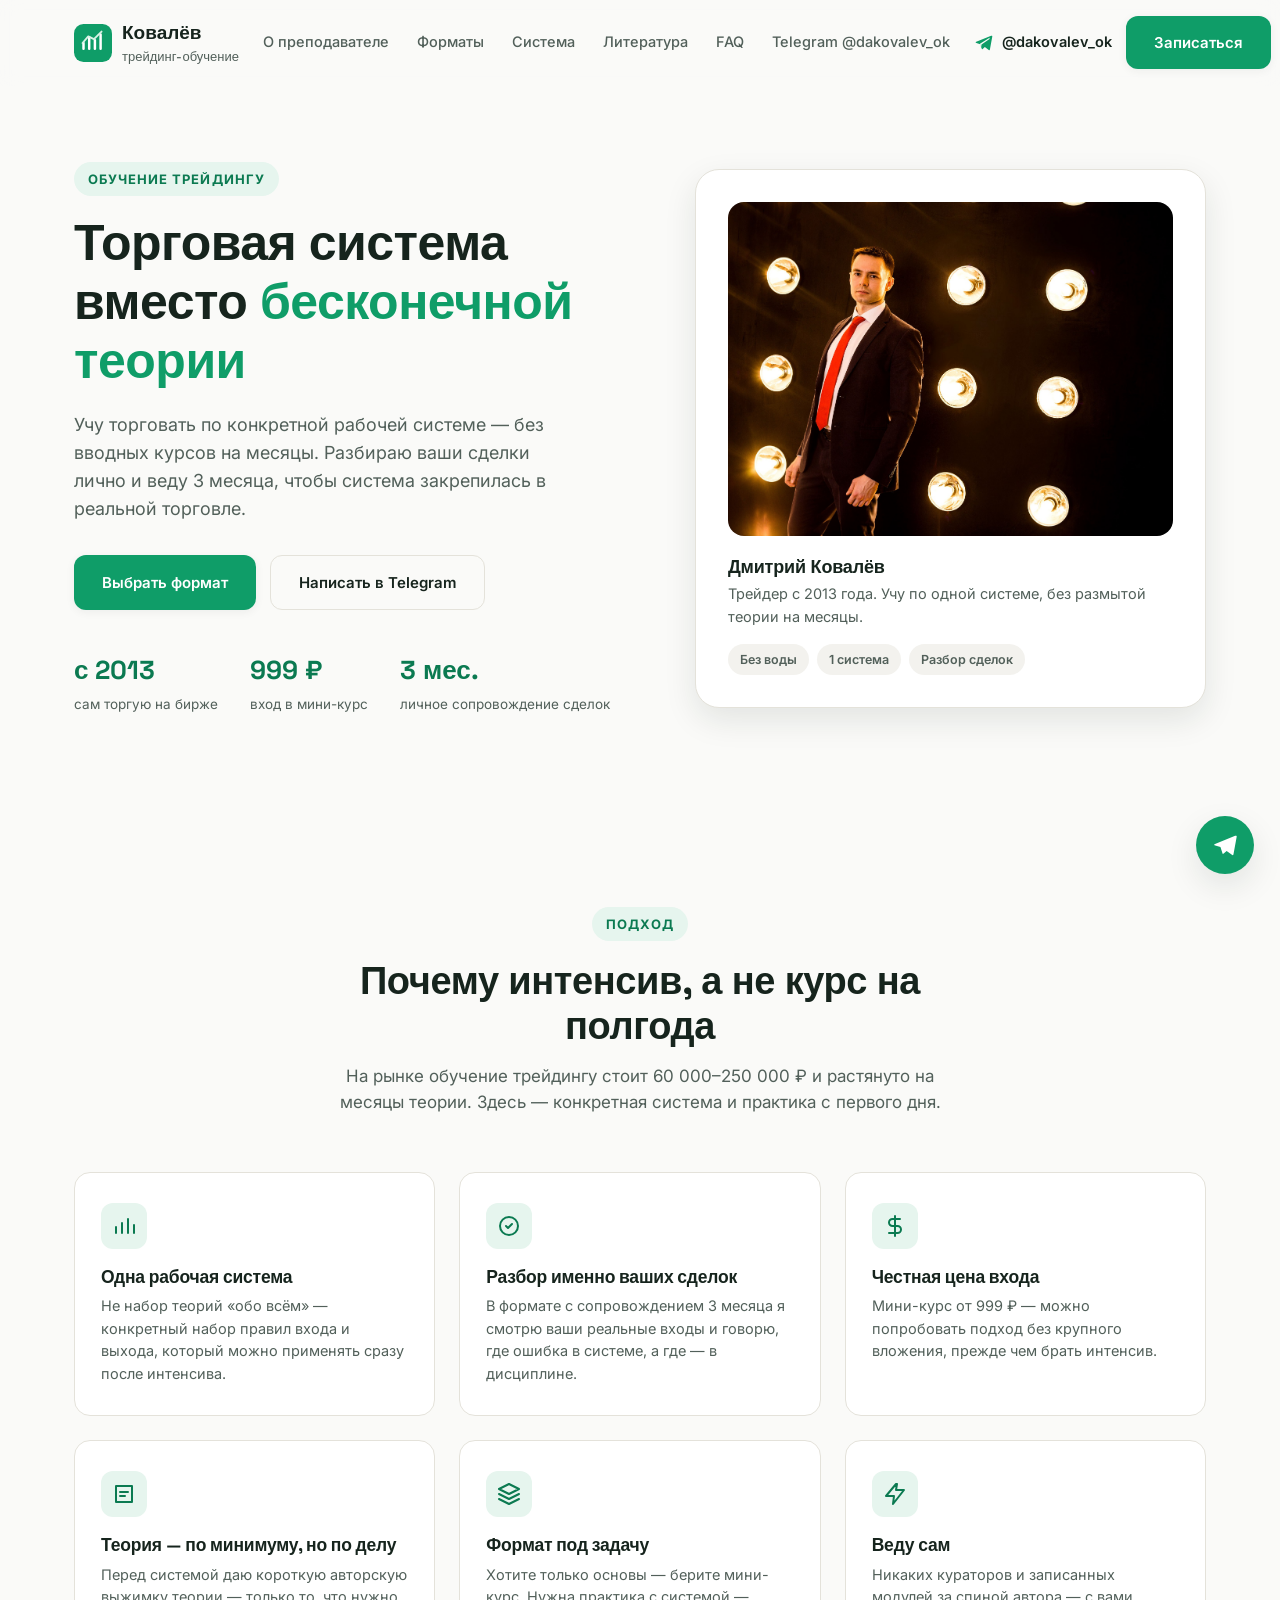
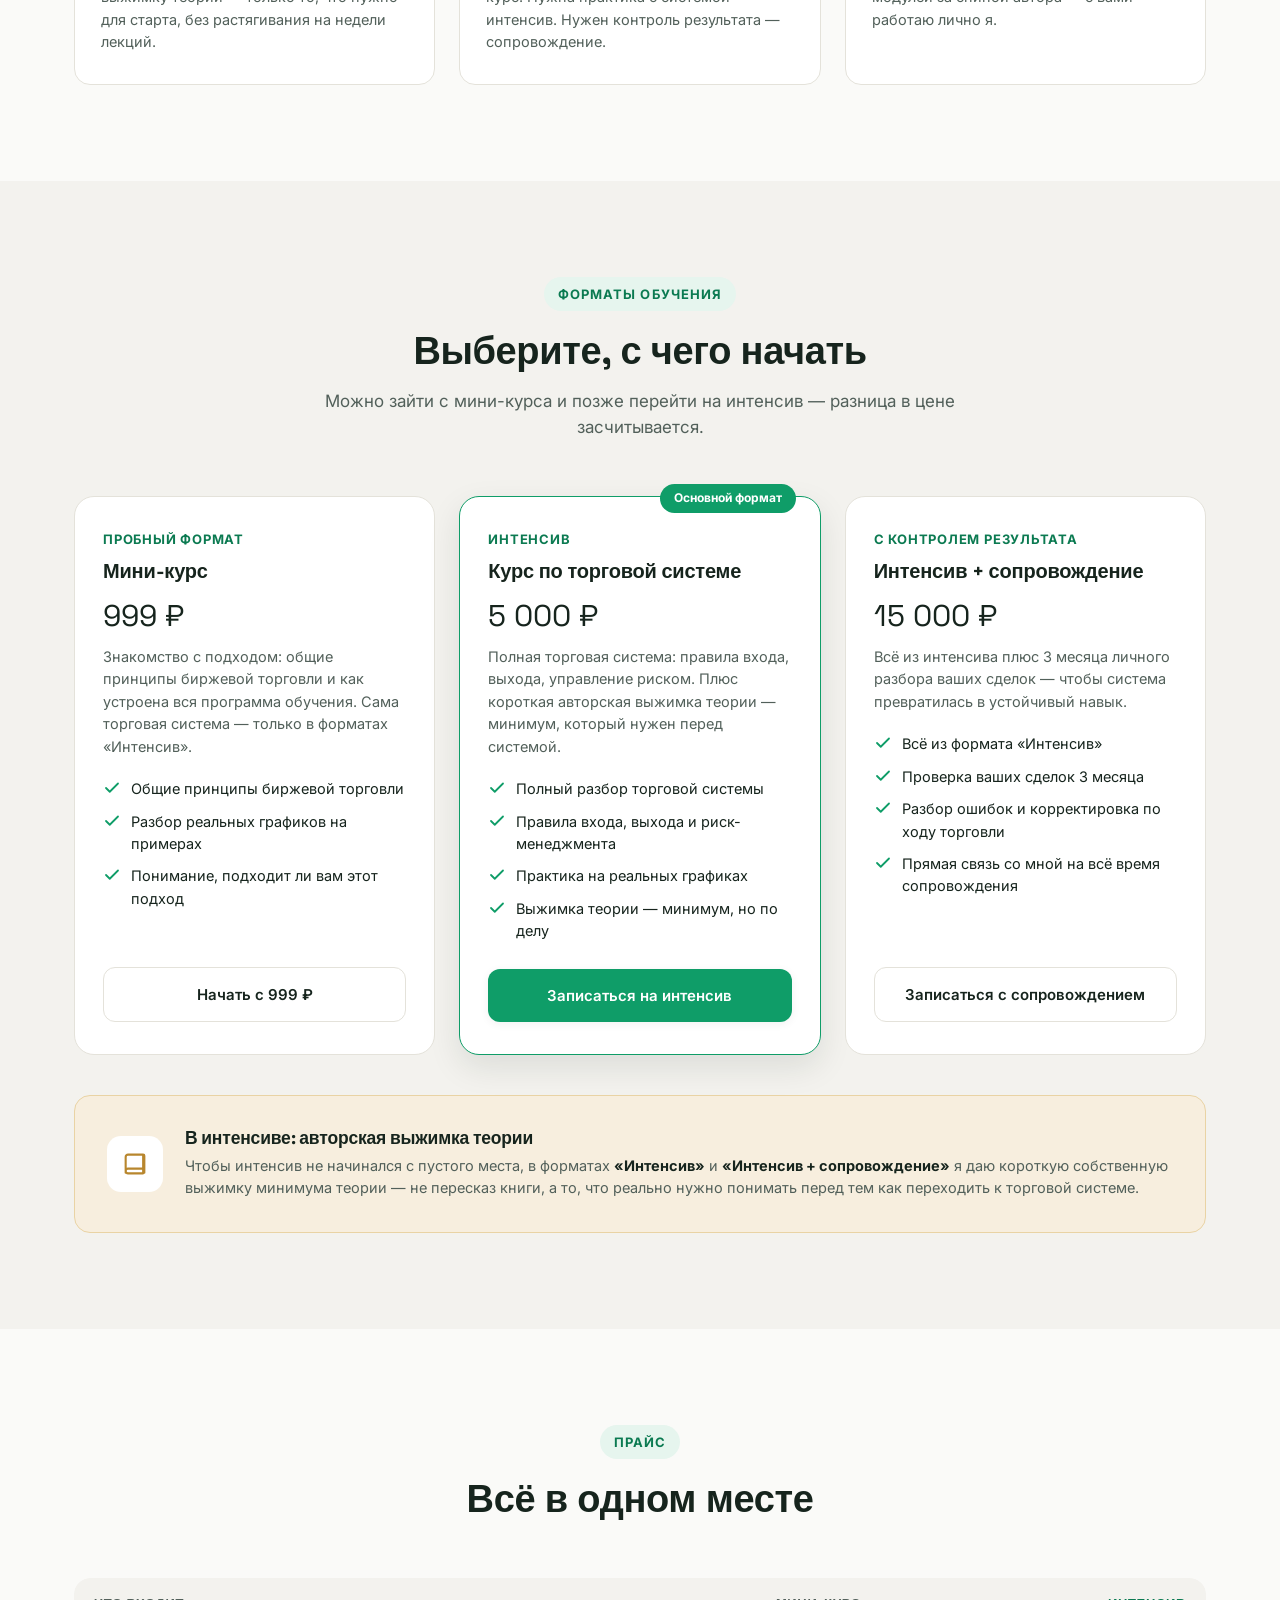
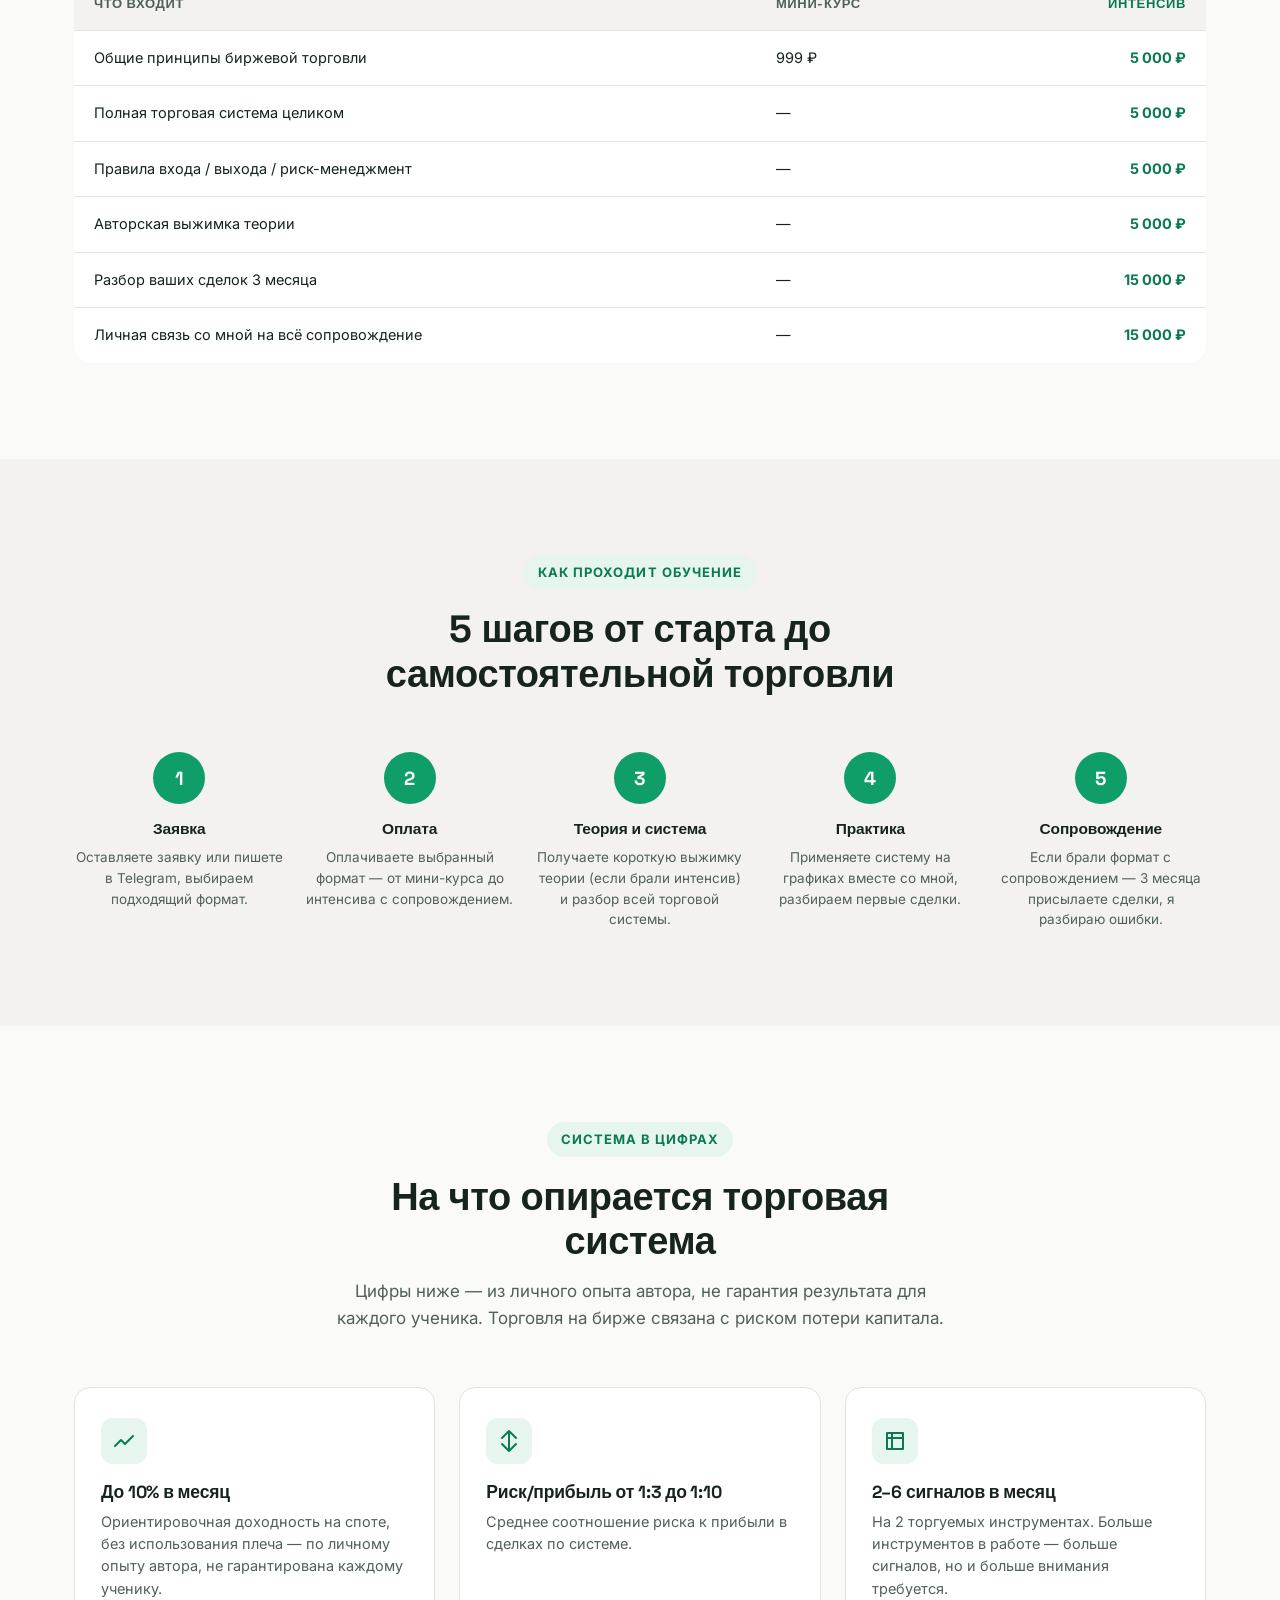
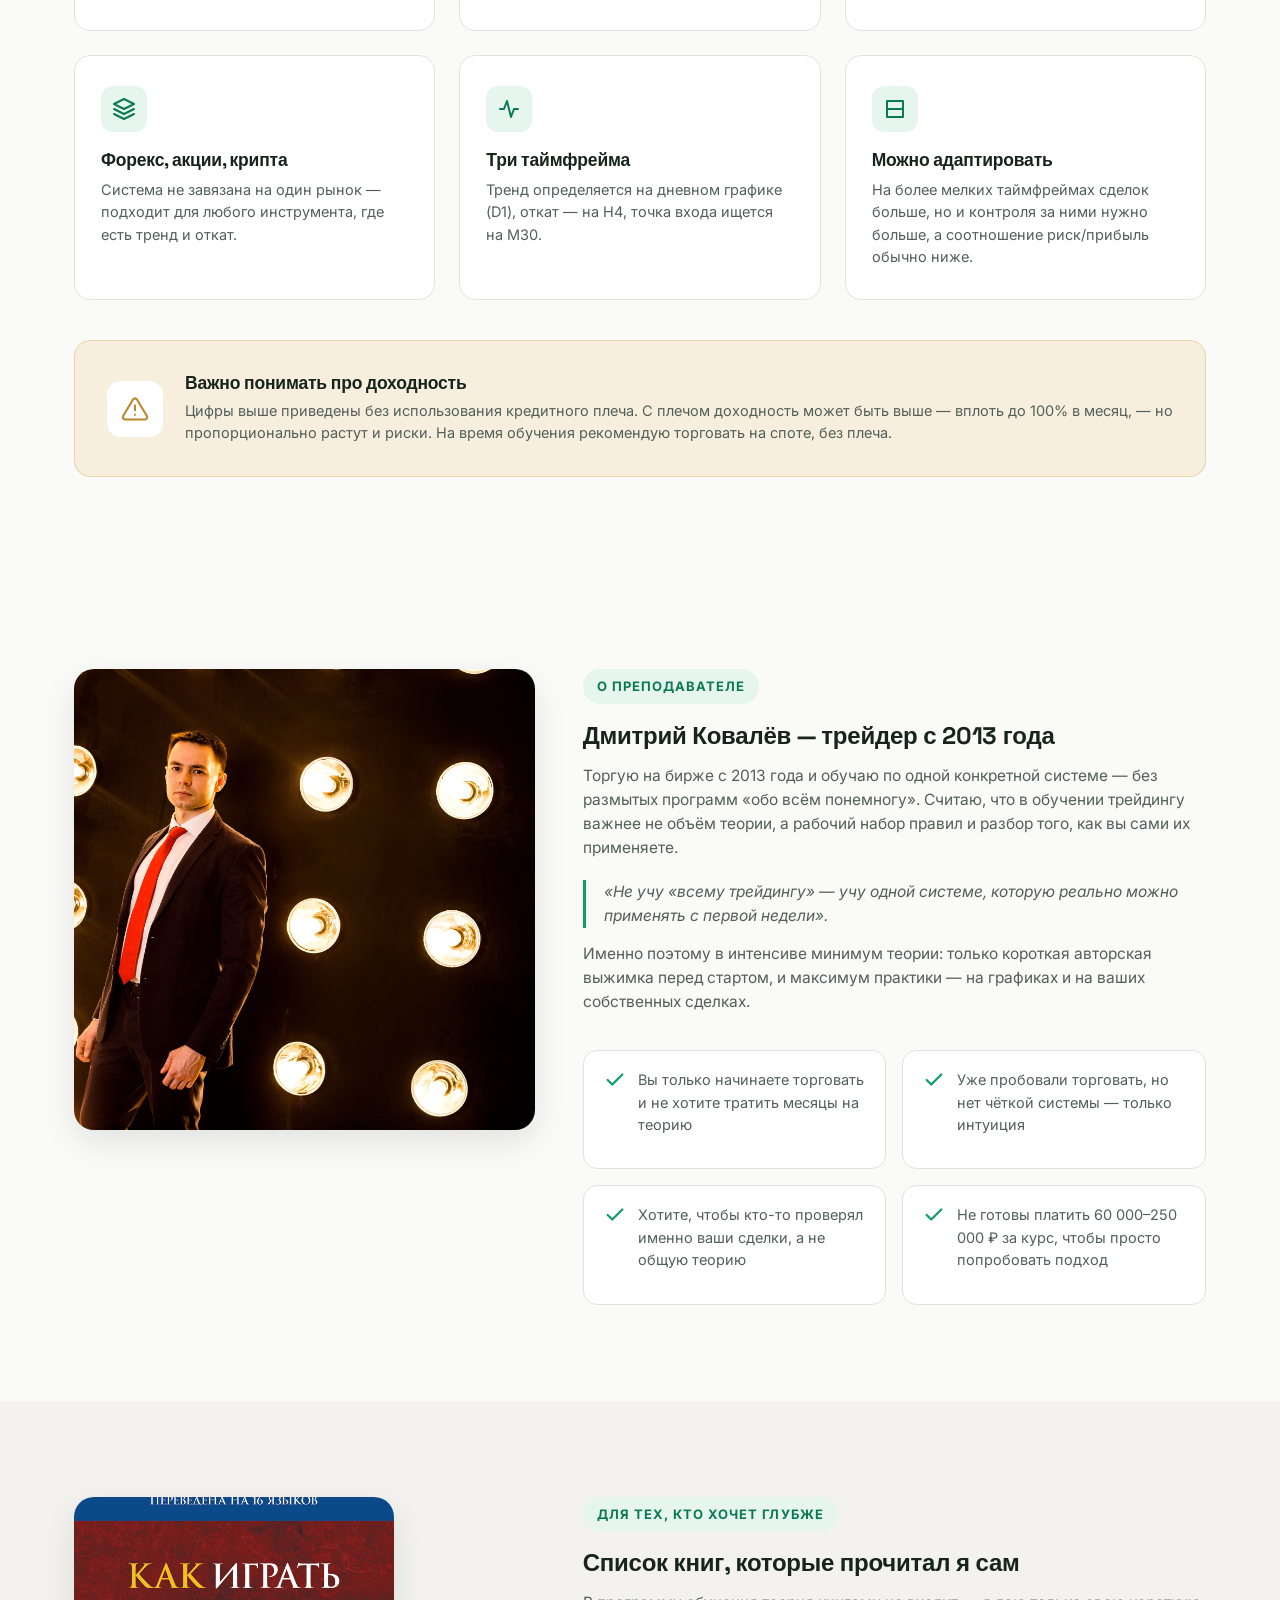
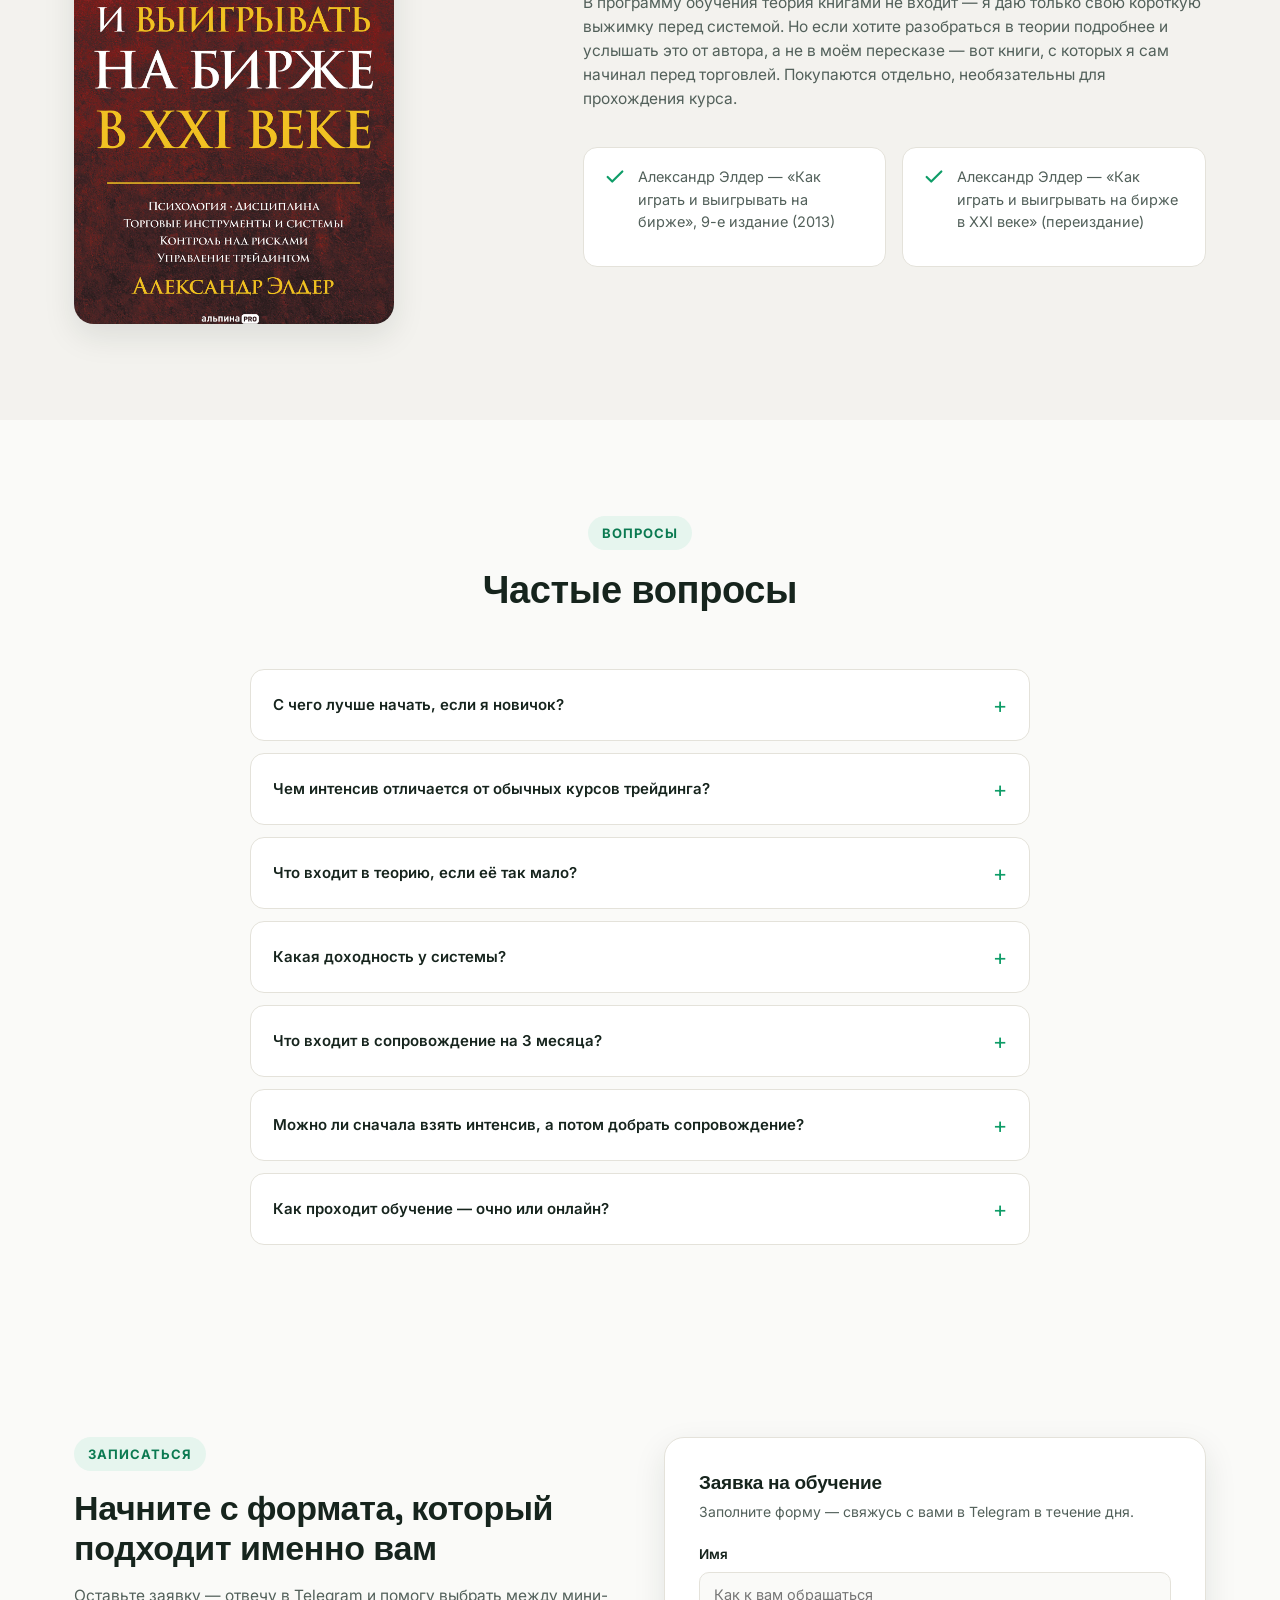
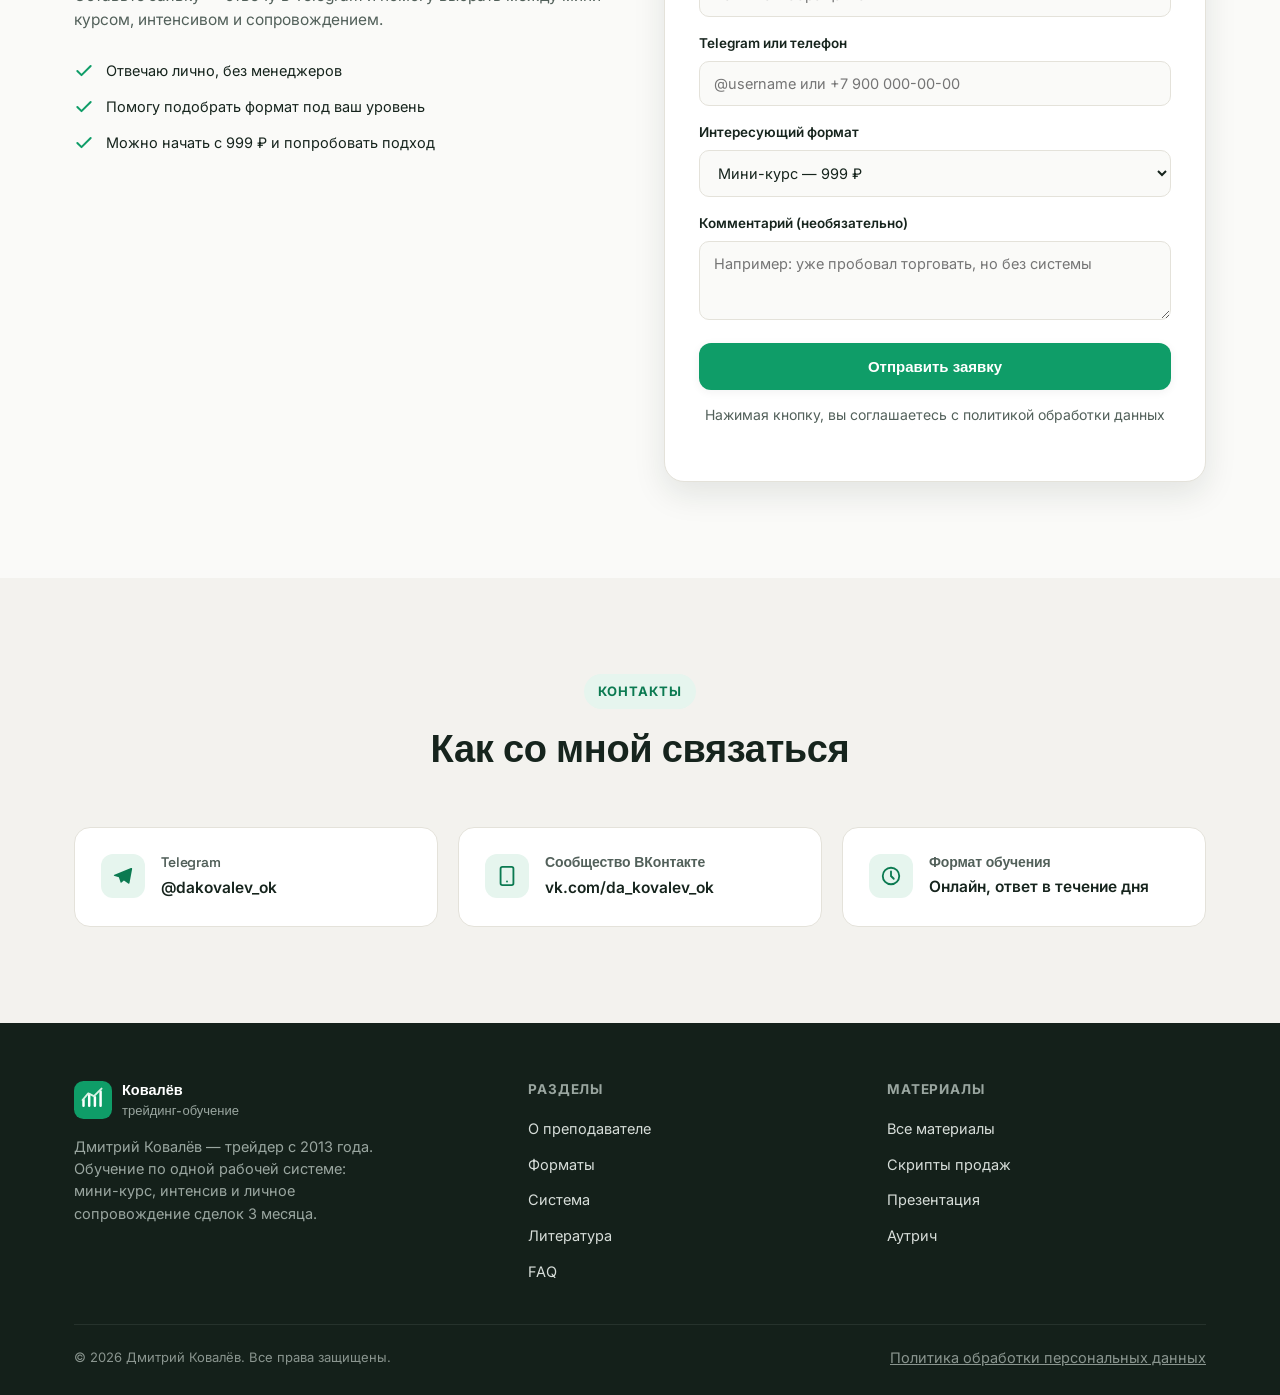
==== commit f3163a42: "fix: правки клиента — имя, теория без конспекта книги, доходность системы, реальное фото" ====
--- a/index.html
+++ b/index.html
@@ -3,8 +3,8 @@
 <head>
 <meta charset="UTF-8">
 <meta name="viewport" content="width=device-width, initial-scale=1.0">
-<title>Ковалёв — обучение трейдингу по торговой системе</title>
-<meta name="description" content="Обучение трейдингу без воды: одна рабочая торговая система, разбор ваших сделок и личное сопровождение 3 месяца. Мини-курс от 999 ₽.">
+<title>Дмитрий Ковалёв — обучение трейдингу по торговой системе</title>
+<meta name="description" content="Обучение трейдингу без воды: одна рабочая торговая система, разбор ваших сделок и личное сопровождение 3 месяца. Трейдер с 2013 года. Мини-курс от 999 ₽.">
 <link rel="preconnect" href="https://fonts.googleapis.com">
 <link rel="preconnect" href="https://fonts.gstatic.com" crossorigin>
 <link href="https://fonts.googleapis.com/css2?family=Inter:wght@400;500;600;700;800&family=Space+Grotesk:wght@500;600;700&display=swap" rel="stylesheet">
@@ -29,8 +29,8 @@
     <nav class="nav" id="nav">
       <a href="#about">О преподавателе</a>
       <a href="#services">Форматы</a>
-      <a href="#book">Книга</a>
-      <a href="#process">Как проходит</a>
+      <a href="#system">Система</a>
+      <a href="#reading">Литература</a>
       <a href="#faq">FAQ</a>
       <a href="https://t.me/dakovalev_ok" target="_blank" rel="noopener">Telegram @dakovalev_ok</a>
     </nav>
@@ -62,18 +62,18 @@
           <a href="https://t.me/dakovalev_ok" class="btn btn--ghost" target="_blank" rel="noopener">Написать в Telegram</a>
         </div>
         <div class="hero__stats">
+          <div class="hero__stat"><b>с 2013</b><span>сам торгую на бирже</span></div>
           <div class="hero__stat"><b>999 ₽</b><span>вход в мини-курс</span></div>
-          <div class="hero__stat"><b>1</b><span>рабочая торговая система</span></div>
           <div class="hero__stat"><b>3 мес.</b><span>личное сопровождение сделок</span></div>
         </div>
       </div>
 
       <div class="hero__card">
         <div class="hero__card-photo">
-          <img src="https://loremflickr.com/640/480/trading,stockmarket,charts/all?lock=41" alt="Торговый терминал">
-        </div>
-        <h3>Формат «Интенсив»</h3>
-        <p>Минимум теории, максимум практики: разбираем систему и сразу тренируемся применять её на графиках.</p>
+          <img src="img/dmitry-portrait.jpg" alt="Дмитрий Ковалёв, трейдер">
+        </div>
+        <h3>Дмитрий Ковалёв</h3>
+        <p>Трейдер с 2013 года. Учу по одной системе, без размытой теории на месяцы.</p>
         <div class="hero__card-tags">
           <span>Без воды</span>
           <span>1 система</span>
@@ -110,7 +110,7 @@
         <div class="adv">
           <div class="adv__icon"><svg viewBox="0 0 24 24" fill="none"><path d="M4 4h16v16H4V4Z" stroke="currentColor" stroke-width="2" stroke-linejoin="round"/><path d="M8 10h8M8 14h5" stroke="currentColor" stroke-width="2" stroke-linecap="round"/></svg></div>
           <h3>Теория — по минимуму, но по делу</h3>
-          <p>База даётся конспектом «Как играть и выигрывать на бирже», чтобы интенсив не начинался с нуля, но не растягивался на недели лекций.</p>
+          <p>Перед системой даю короткую авторскую выжимку теории — только то, что нужно для старта, без растягивания на недели лекций.</p>
         </div>
         <div class="adv">
           <div class="adv__icon"><svg viewBox="0 0 24 24" fill="none"><path d="M12 2 2 7l10 5 10-5-10-5ZM2 17l10 5 10-5M2 12l10 5 10-5" stroke="currentColor" stroke-width="2" stroke-linecap="round" stroke-linejoin="round"/></svg></div>
@@ -140,9 +140,9 @@
           <div class="srv__label">Пробный формат</div>
           <h3>Мини-курс</h3>
           <div class="srv__price">999 ₽</div>
-          <p class="srv__desc">Знакомство с подходом: базовые принципы системы и как устроена вся программа обучения.</p>
+          <p class="srv__desc">Знакомство с подходом: общие принципы биржевой торговли и как устроена вся программа обучения. Сама торговая система — только в форматах «Интенсив».</p>
           <ul class="srv__list">
-            <li><svg viewBox="0 0 24 24" fill="none"><path d="M20 6 9 17l-5-5" stroke="currentColor" stroke-width="2.4" stroke-linecap="round" stroke-linejoin="round"/></svg>Базовые принципы торговой системы</li>
+            <li><svg viewBox="0 0 24 24" fill="none"><path d="M20 6 9 17l-5-5" stroke="currentColor" stroke-width="2.4" stroke-linecap="round" stroke-linejoin="round"/></svg>Общие принципы биржевой торговли</li>
             <li><svg viewBox="0 0 24 24" fill="none"><path d="M20 6 9 17l-5-5" stroke="currentColor" stroke-width="2.4" stroke-linecap="round" stroke-linejoin="round"/></svg>Разбор реальных графиков на примерах</li>
             <li><svg viewBox="0 0 24 24" fill="none"><path d="M20 6 9 17l-5-5" stroke="currentColor" stroke-width="2.4" stroke-linecap="round" stroke-linejoin="round"/></svg>Понимание, подходит ли вам этот подход</li>
           </ul>
@@ -154,12 +154,12 @@
           <div class="srv__label">Интенсив</div>
           <h3>Курс по торговой системе</h3>
           <div class="srv__price">5 000 ₽</div>
-          <p class="srv__desc">Полная торговая система: правила входа, выхода, управление риском. Плюс конспект книги «Как играть и выигрывать на бирже» в качестве теоретической базы.</p>
+          <p class="srv__desc">Полная торговая система: правила входа, выхода, управление риском. Плюс короткая авторская выжимка теории — минимум, который нужен перед системой.</p>
           <ul class="srv__list">
             <li><svg viewBox="0 0 24 24" fill="none"><path d="M20 6 9 17l-5-5" stroke="currentColor" stroke-width="2.4" stroke-linecap="round" stroke-linejoin="round"/></svg>Полный разбор торговой системы</li>
             <li><svg viewBox="0 0 24 24" fill="none"><path d="M20 6 9 17l-5-5" stroke="currentColor" stroke-width="2.4" stroke-linecap="round" stroke-linejoin="round"/></svg>Правила входа, выхода и риск-менеджмента</li>
             <li><svg viewBox="0 0 24 24" fill="none"><path d="M20 6 9 17l-5-5" stroke="currentColor" stroke-width="2.4" stroke-linecap="round" stroke-linejoin="round"/></svg>Практика на реальных графиках</li>
-            <li><svg viewBox="0 0 24 24" fill="none"><path d="M20 6 9 17l-5-5" stroke="currentColor" stroke-width="2.4" stroke-linecap="round" stroke-linejoin="round"/></svg>Теоретическая база — конспект книги в бонусе</li>
+            <li><svg viewBox="0 0 24 24" fill="none"><path d="M20 6 9 17l-5-5" stroke="currentColor" stroke-width="2.4" stroke-linecap="round" stroke-linejoin="round"/></svg>Выжимка теории — минимум, но по делу</li>
           </ul>
           <a href="#form" class="btn btn--primary btn--block">Записаться на интенсив</a>
         </div>
@@ -179,13 +179,13 @@
         </div>
       </div>
 
-      <div class="bonus" id="book">
+      <div class="bonus">
         <div class="bonus__icon">
           <svg viewBox="0 0 24 24" fill="none"><path d="M4 19.5V6a2 2 0 0 1 2-2h13a1 1 0 0 1 1 1v14.5M6 4h13v16H6a2 2 0 0 1 0-4h13" stroke="currentColor" stroke-width="1.8" stroke-linecap="round" stroke-linejoin="round"/></svg>
         </div>
         <div>
-          <h4>Бонус к интенсиву: конспект «Как играть и выигрывать на бирже»</h4>
-          <p>Чтобы интенсив не начинался с пустого места, при покупке форматов <b>«Интенсив»</b> и <b>«Интенсив + сопровождение»</b> вы получаете конспект классической книги о поведении на бирже — психология трейдера, управление риском и дисциплина, коротко и по делу.</p>
+          <h4>В интенсиве: авторская выжимка теории</h4>
+          <p>Чтобы интенсив не начинался с пустого места, в форматах <b>«Интенсив»</b> и <b>«Интенсив + сопровождение»</b> я даю короткую собственную выжимку минимума теории — не пересказ книги, а то, что реально нужно понимать перед тем как переходить к торговой системе.</p>
         </div>
       </div>
     </div>
@@ -204,10 +204,10 @@
             <tr><th>Что входит</th><th>Мини-курс</th><th>Интенсив</th></tr>
           </thead>
           <tbody>
-            <tr><td>Базовые принципы системы</td><td>999 ₽</td><td>5 000 ₽</td></tr>
+            <tr><td>Общие принципы биржевой торговли</td><td>999 ₽</td><td>5 000 ₽</td></tr>
             <tr><td>Полная торговая система целиком</td><td>—</td><td>5 000 ₽</td></tr>
             <tr><td>Правила входа / выхода / риск-менеджмент</td><td>—</td><td>5 000 ₽</td></tr>
-            <tr><td>Конспект книги «Как играть и выигрывать на бирже»</td><td>—</td><td>5 000 ₽</td></tr>
+            <tr><td>Авторская выжимка теории</td><td>—</td><td>5 000 ₽</td></tr>
             <tr><td>Разбор ваших сделок 3 месяца</td><td>—</td><td>15 000 ₽</td></tr>
             <tr><td>Личная связь со мной на всё сопровождение</td><td>—</td><td>15 000 ₽</td></tr>
           </tbody>
@@ -237,7 +237,7 @@
         <div class="step">
           <div class="step__num">3</div>
           <h3>Теория и система</h3>
-          <p>Получаете конспект книги (если брали интенсив) и разбор всей торговой системы.</p>
+          <p>Получаете короткую выжимку теории (если брали интенсив) и разбор всей торговой системы.</p>
         </div>
         <div class="step">
           <div class="step__num">4</div>
@@ -253,19 +253,73 @@
     </div>
   </section>
 
+  <!-- SYSTEM STATS -->
+  <section class="section" id="system">
+    <div class="container">
+      <div class="section__head">
+        <span class="eyebrow">Система в цифрах</span>
+        <h2>На что опирается торговая система</h2>
+        <p>Цифры ниже — из личного опыта автора, не гарантия результата для каждого ученика. Торговля на бирже связана с риском потери капитала.</p>
+      </div>
+
+      <div class="adv-grid">
+        <div class="adv">
+          <div class="adv__icon"><svg viewBox="0 0 24 24" fill="none"><path d="M3 17l6-6 4 4 8-8" stroke="currentColor" stroke-width="2" stroke-linecap="round" stroke-linejoin="round"/></svg></div>
+          <h3>До 10% в месяц</h3>
+          <p>Ориентировочная доходность на споте, без использования плеча — по личному опыту автора, не гарантирована каждому ученику.</p>
+        </div>
+        <div class="adv">
+          <div class="adv__icon"><svg viewBox="0 0 24 24" fill="none"><path d="M12 2v20M5 9l7-7 7 7M5 15l7 7 7-7" stroke="currentColor" stroke-width="2" stroke-linecap="round" stroke-linejoin="round"/></svg></div>
+          <h3>Риск/прибыль от 1:3 до 1:10</h3>
+          <p>Среднее соотношение риска к прибыли в сделках по системе.</p>
+        </div>
+        <div class="adv">
+          <div class="adv__icon"><svg viewBox="0 0 24 24" fill="none"><path d="M4 4h16v16H4V4Z" stroke="currentColor" stroke-width="2" stroke-linejoin="round"/><path d="M4 9h16M9 4v16" stroke="currentColor" stroke-width="2"/></svg></div>
+          <h3>2–6 сигналов в месяц</h3>
+          <p>На 2 торгуемых инструментах. Больше инструментов в работе — больше сигналов, но и больше внимания требуется.</p>
+        </div>
+        <div class="adv">
+          <div class="adv__icon"><svg viewBox="0 0 24 24" fill="none"><path d="M12 2 2 7l10 5 10-5-10-5ZM2 17l10 5 10-5M2 12l10 5 10-5" stroke="currentColor" stroke-width="2" stroke-linecap="round" stroke-linejoin="round"/></svg></div>
+          <h3>Форекс, акции, крипта</h3>
+          <p>Система не завязана на один рынок — подходит для любого инструмента, где есть тренд и откат.</p>
+        </div>
+        <div class="adv">
+          <div class="adv__icon"><svg viewBox="0 0 24 24" fill="none"><path d="M3 12h4l3-8 4 16 3-8h4" stroke="currentColor" stroke-width="2" stroke-linecap="round" stroke-linejoin="round"/></svg></div>
+          <h3>Три таймфрейма</h3>
+          <p>Тренд определяется на дневном графике (D1), откат — на H4, точка входа ищется на M30.</p>
+        </div>
+        <div class="adv">
+          <div class="adv__icon"><svg viewBox="0 0 24 24" fill="none"><path d="M4 4h16v16H4V4Z" stroke="currentColor" stroke-width="2" stroke-linejoin="round"/><path d="M4 12h16" stroke="currentColor" stroke-width="2"/></svg></div>
+          <h3>Можно адаптировать</h3>
+          <p>На более мелких таймфреймах сделок больше, но и контроля за ними нужно больше, а соотношение риск/прибыль обычно ниже.</p>
+        </div>
+      </div>
+
+      <div class="bonus">
+        <div class="bonus__icon">
+          <svg viewBox="0 0 24 24" fill="none"><path d="M12 9v4M12 17h.01M10.29 3.86 1.82 18a2 2 0 0 0 1.71 3h16.94a2 2 0 0 0 1.71-3L13.71 3.86a2 2 0 0 0-3.42 0Z" stroke="currentColor" stroke-width="1.8" stroke-linecap="round" stroke-linejoin="round"/></svg>
+        </div>
+        <div>
+          <h4>Важно понимать про доходность</h4>
+          <p>Цифры выше приведены без использования кредитного плеча. С плечом доходность может быть выше — вплоть до 100% в месяц, — но пропорционально растут и риски. На время обучения рекомендую торговать на споте, без плеча.</p>
+        </div>
+      </div>
+    </div>
+  </section>
+
   <!-- ABOUT / WHO IT'S FOR -->
   <section class="section" id="about">
     <div class="container">
       <div class="about-grid">
         <div class="about__photo">
-          <img src="https://loremflickr.com/500/500/trader,businessman,laptop/all?lock=52" alt="Ковалёв, трейдер">
+          <img src="img/dmitry-portrait.jpg" alt="Дмитрий Ковалёв, трейдер">
         </div>
         <div class="about__text">
           <span class="eyebrow">О преподавателе</span>
-          <h3>Ковалёв — трейдер и наставник</h3>
-          <p>Торгую на бирже и обучаю по одной конкретной системе — без размытых программ «обо всём понемногу». Считаю, что в обучении трейдингу важнее не объём теории, а рабочий набор правил и разбор того, как вы сами их применяете.</p>
+          <h3>Дмитрий Ковалёв — трейдер с 2013 года</h3>
+          <p>Торгую на бирже с 2013 года и обучаю по одной конкретной системе — без размытых программ «обо всём понемногу». Считаю, что в обучении трейдингу важнее не объём теории, а рабочий набор правил и разбор того, как вы сами их применяете.</p>
           <p class="about__quote">«Не учу «всему трейдингу» — учу одной системе, которую реально можно применять с первой недели».</p>
-          <p>Именно поэтому в интенсиве минимум теории: только то, что нужно для старта, плюс конспект книги в качестве базы, и максимум практики — на графиках и на ваших собственных сделках.</p>
+          <p>Именно поэтому в интенсиве минимум теории: только короткая авторская выжимка перед стартом, и максимум практики — на графиках и на ваших собственных сделках.</p>
 
           <div class="fit-grid">
             <div class="fit">
@@ -290,8 +344,35 @@
     </div>
   </section>
 
+  <!-- RECOMMENDED READING -->
+  <section class="section section--alt" id="reading">
+    <div class="container">
+      <div class="about-grid">
+        <div class="about__photo" style="aspect-ratio: 3/4; max-width: 320px;">
+          <img src="img/book-cover-21vek.jpg" alt="Александр Элдер — Как играть и выигрывать на бирже в XXI веке">
+        </div>
+        <div class="about__text">
+          <span class="eyebrow">Для тех, кто хочет глубже</span>
+          <h3>Список книг, которые прочитал я сам</h3>
+          <p>В программу обучения теория книгами не входит — я даю только свою короткую выжимку перед системой. Но если хотите разобраться в теории подробнее и услышать это от автора, а не в моём пересказе — вот книги, с которых я сам начинал перед торговлей. Покупаются отдельно, необязательны для прохождения курса.</p>
+
+          <div class="fit-grid">
+            <div class="fit">
+              <svg viewBox="0 0 24 24" fill="none"><path d="M20 6 9 17l-5-5" stroke="currentColor" stroke-width="2.4" stroke-linecap="round" stroke-linejoin="round"/></svg>
+              <p>Александр Элдер — «Как играть и выигрывать на бирже», 9-е издание (2013)</p>
+            </div>
+            <div class="fit">
+              <svg viewBox="0 0 24 24" fill="none"><path d="M20 6 9 17l-5-5" stroke="currentColor" stroke-width="2.4" stroke-linecap="round" stroke-linejoin="round"/></svg>
+              <p>Александр Элдер — «Как играть и выигрывать на бирже в XXI веке» (переиздание)</p>
+            </div>
+          </div>
+        </div>
+      </div>
+    </div>
+  </section>
+
   <!-- FAQ -->
-  <section class="section section--alt" id="faq">
+  <section class="section" id="faq">
     <div class="container">
       <div class="section__head">
         <span class="eyebrow">Вопросы</span>
@@ -307,8 +388,12 @@
           <p>Обычные курсы растянуты на месяцы теории. Здесь — конкретная торговая система и практика с первого занятия, без лишней воды.</p>
         </details>
         <details class="faq__item">
-          <summary>Зачем нужен конспект книги, если теории и так немного?</summary>
-          <p>Чтобы интенсив не начинался с нуля. Конспект «Как играть и выигрывать на бирже» даёт базовое понимание психологии и риск-менеджмента, а дальше время уходит на саму систему и практику.</p>
+          <summary>Что входит в теорию, если её так мало?</summary>
+          <p>Короткая авторская выжимка минимума — не пересказ чужой книги, а то, что реально нужно понимать перед системой. Остальное время уходит на саму систему и практику. Если захотите разобраться в теории глубже — в разделе «Литература» я поделился книгами, с которых начинал сам; они не входят в курс и покупаются отдельно.</p>
+        </details>
+        <details class="faq__item">
+          <summary>Какая доходность у системы?</summary>
+          <p>По моему личному опыту — до 10% в месяц на споте без плеча, это не гарантия результата для каждого ученика. Подробные цифры и оговорки — в разделе «Система в цифрах» на сайте.</p>
         </details>
         <details class="faq__item">
           <summary>Что входит в сопровождение на 3 месяца?</summary>
@@ -412,14 +497,15 @@
           </svg>
           <span>Ковалёв <span class="logo__suffix">трейдинг-обучение</span></span>
         </a>
-        <p class="footer__about">Обучение трейдингу по одной рабочей системе: мини-курс, интенсив и личное сопровождение сделок 3 месяца.</p>
+        <p class="footer__about">Дмитрий Ковалёв — трейдер с 2013 года. Обучение по одной рабочей системе: мини-курс, интенсив и личное сопровождение сделок 3 месяца.</p>
       </div>
       <div>
         <h5>Разделы</h5>
         <ul>
           <li><a href="#about">О преподавателе</a></li>
           <li><a href="#services">Форматы</a></li>
-          <li><a href="#book">Книга</a></li>
+          <li><a href="#system">Система</a></li>
+          <li><a href="#reading">Литература</a></li>
           <li><a href="#faq">FAQ</a></li>
         </ul>
       </div>
@@ -434,7 +520,7 @@
       </div>
     </div>
     <div class="footer__bottom">
-      <span>&copy; <span id="year"></span> Ковалёв. Все права защищены.</span>
+      <span>&copy; <span id="year"></span> Дмитрий Ковалёв. Все права защищены.</span>
       <a href="privacy.html">Политика обработки персональных данных</a>
     </div>
   </div>
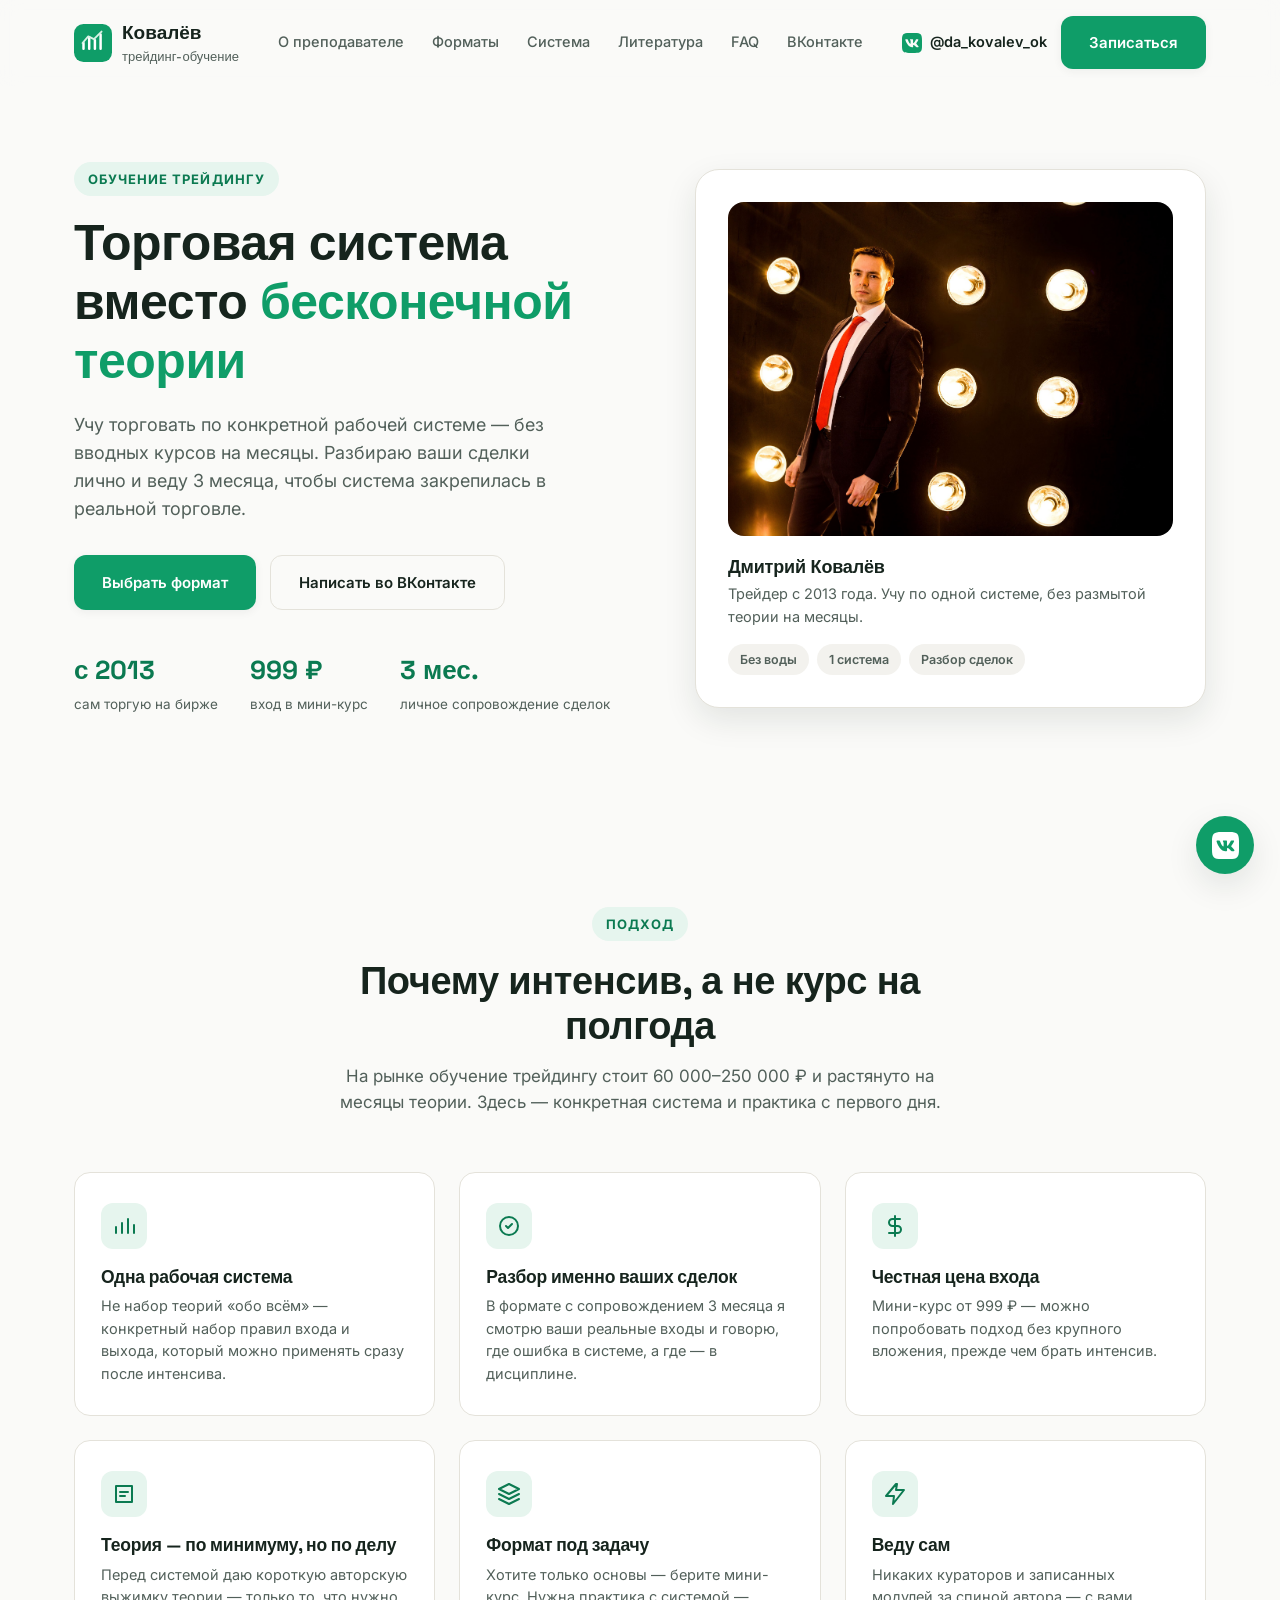
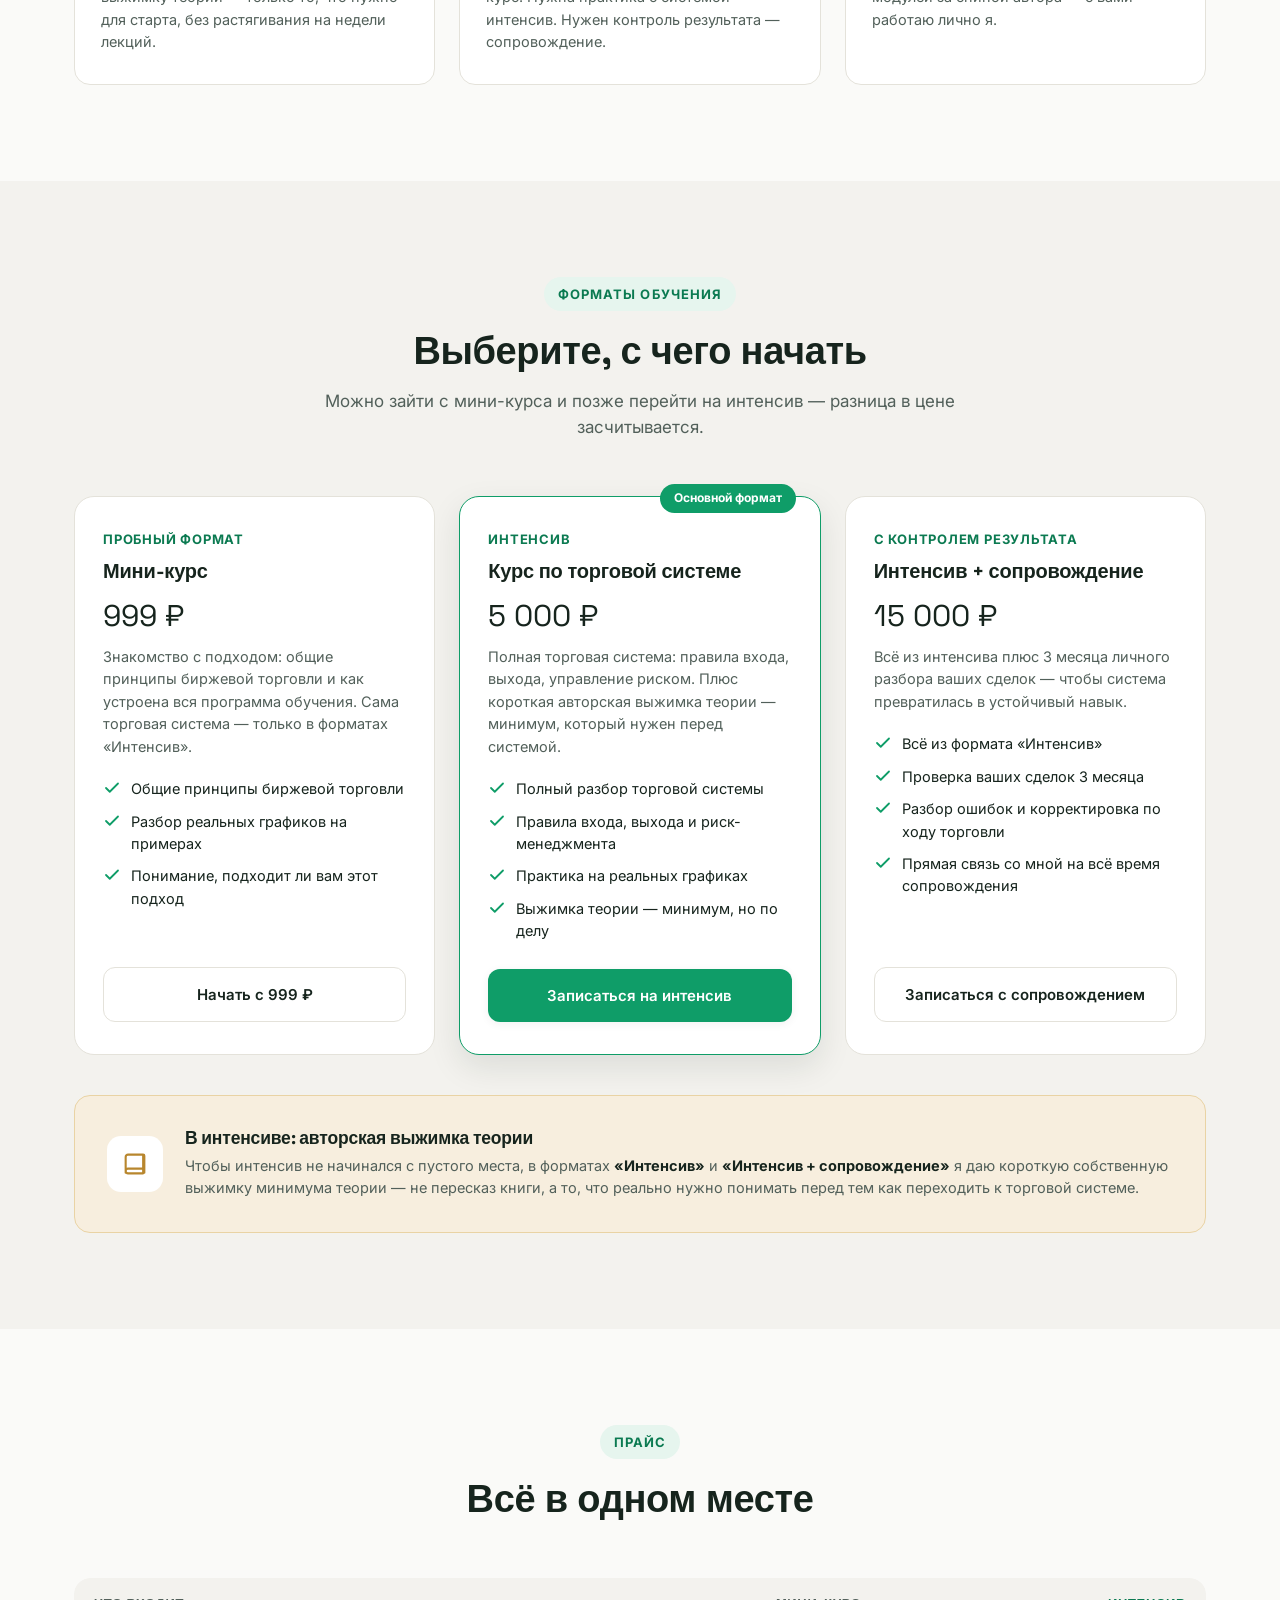
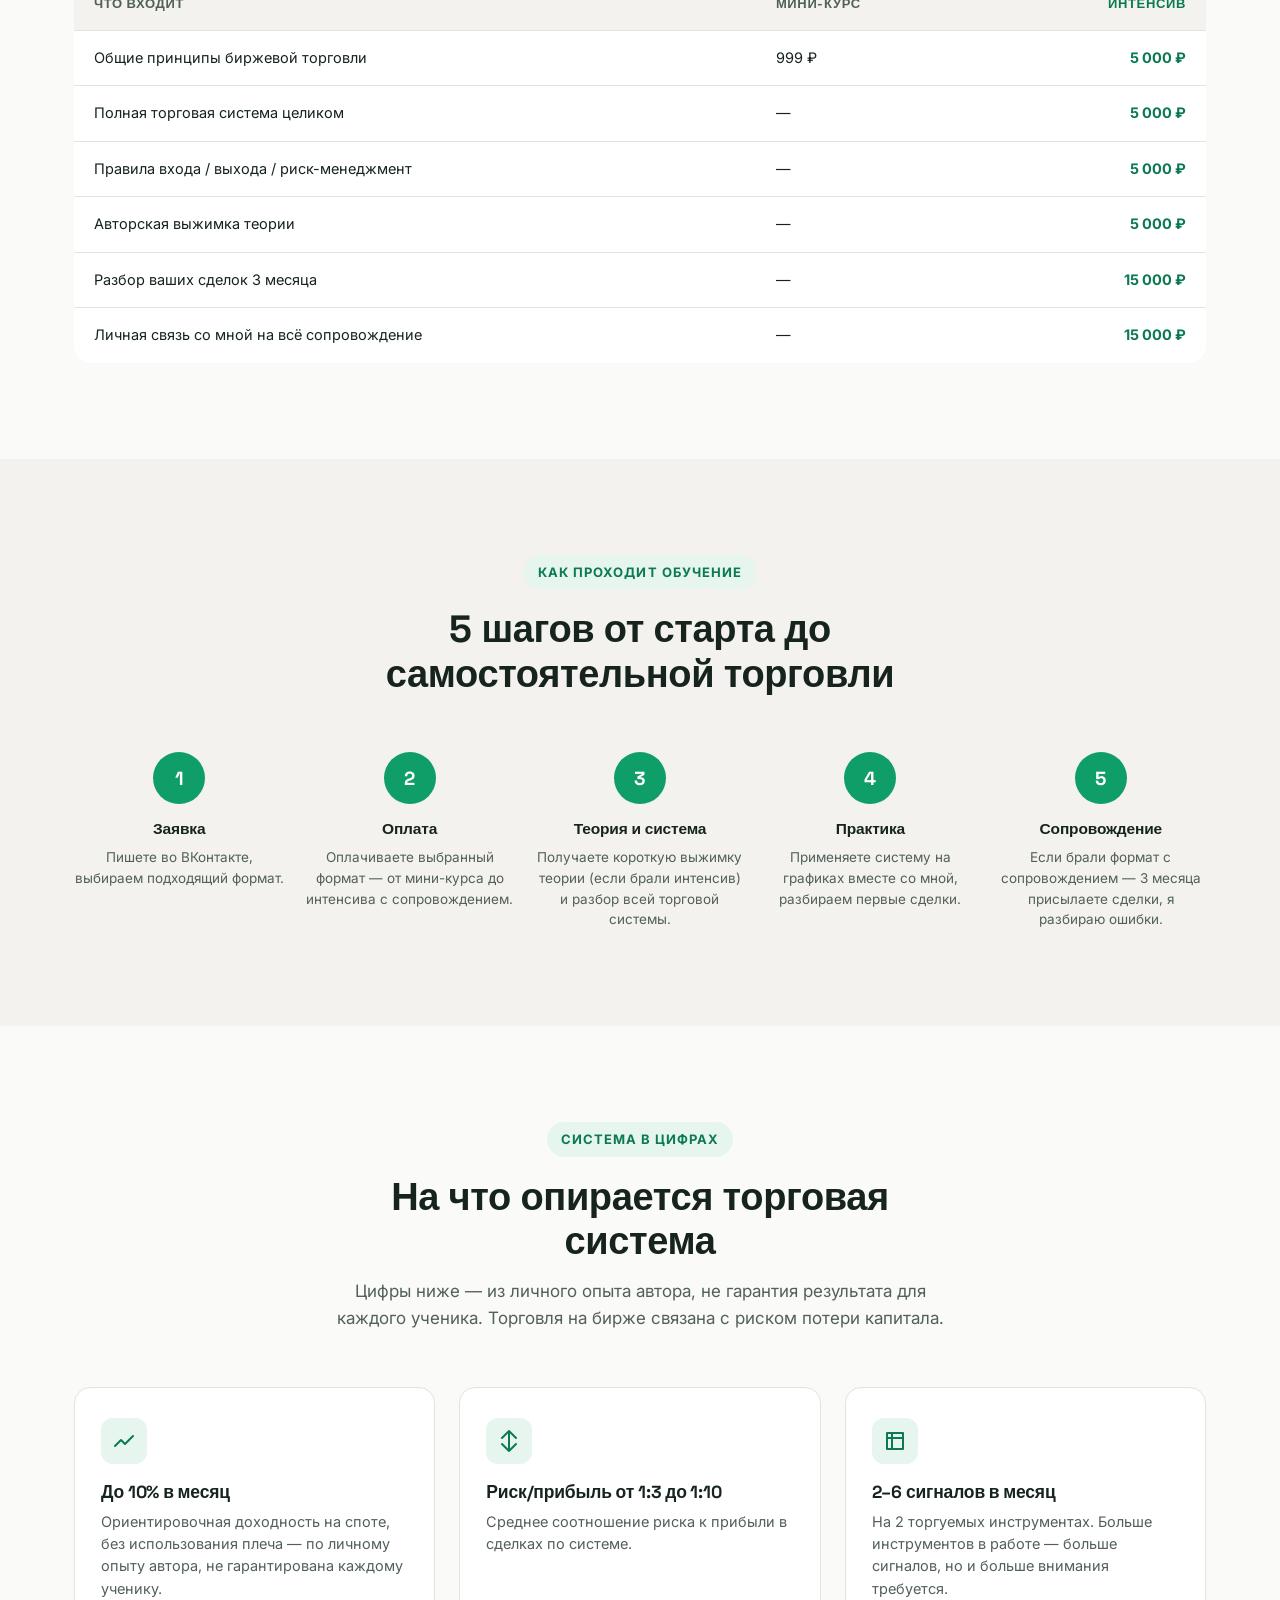
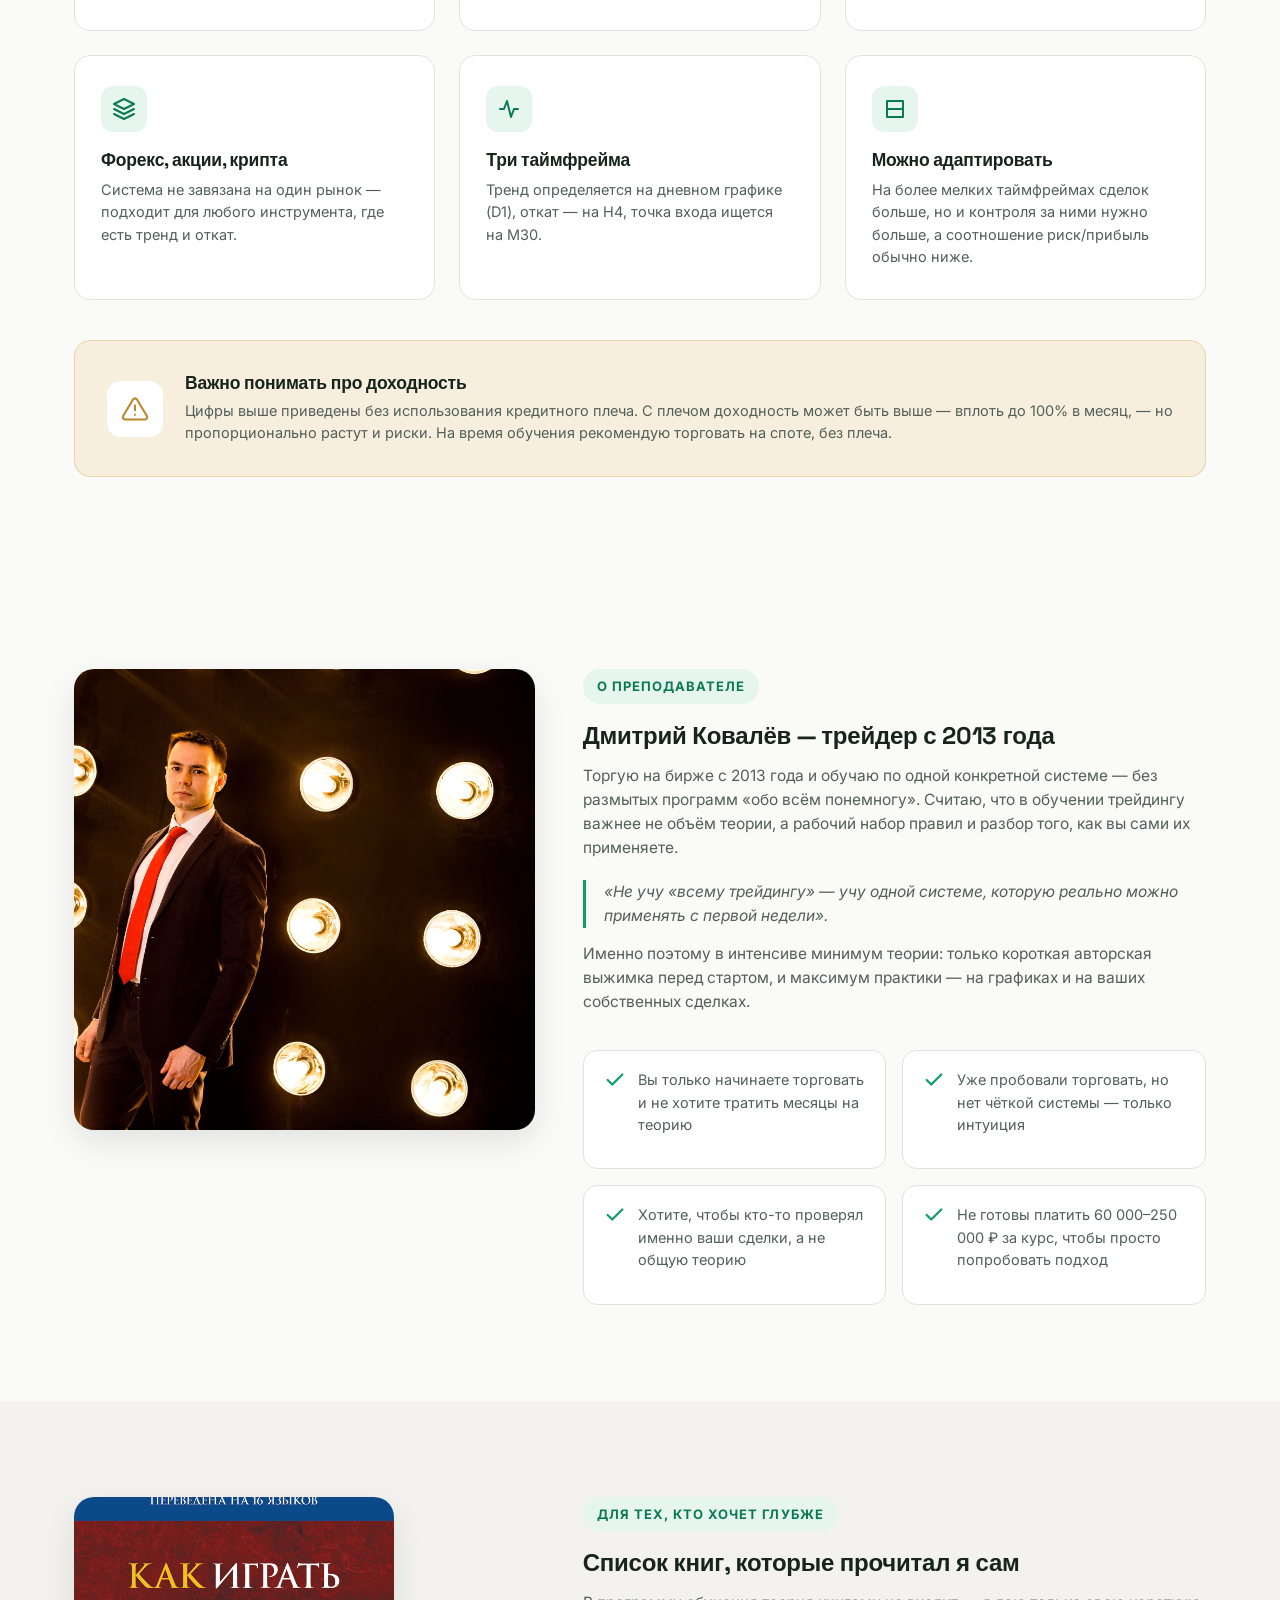
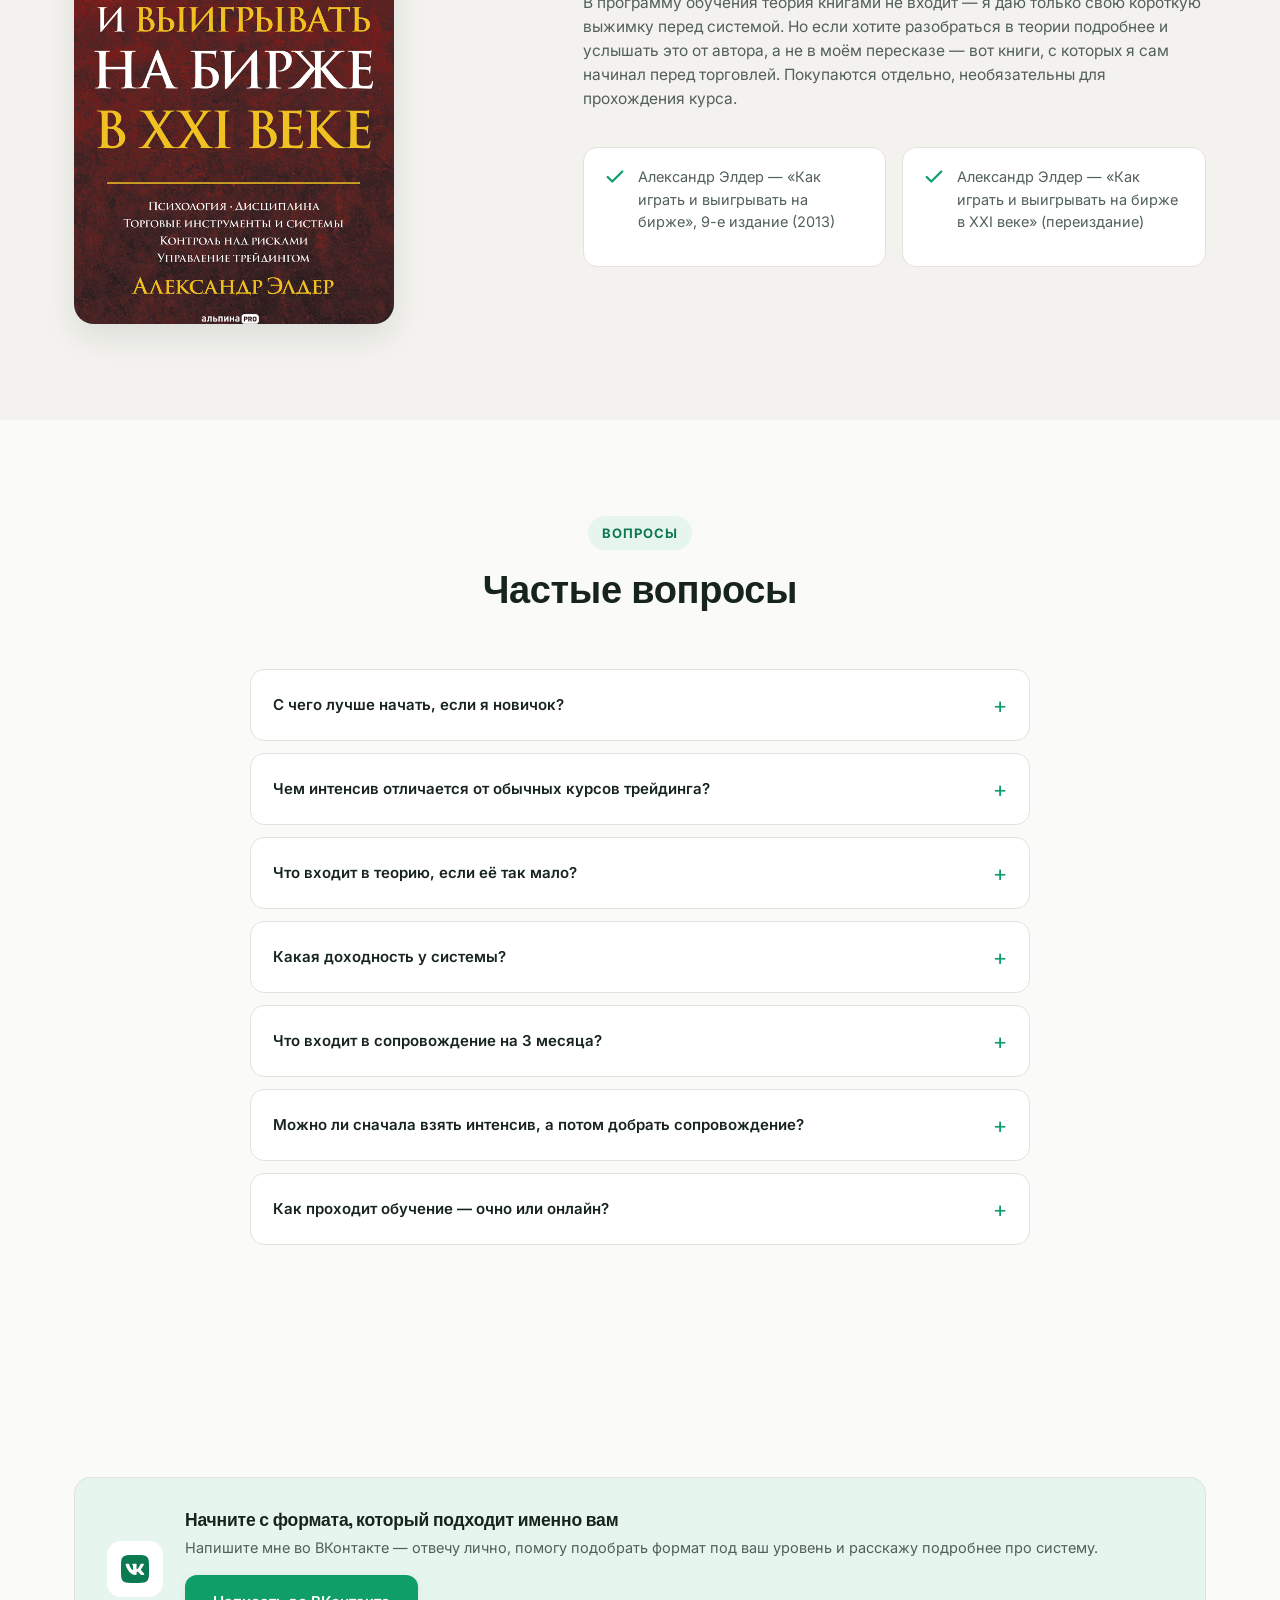
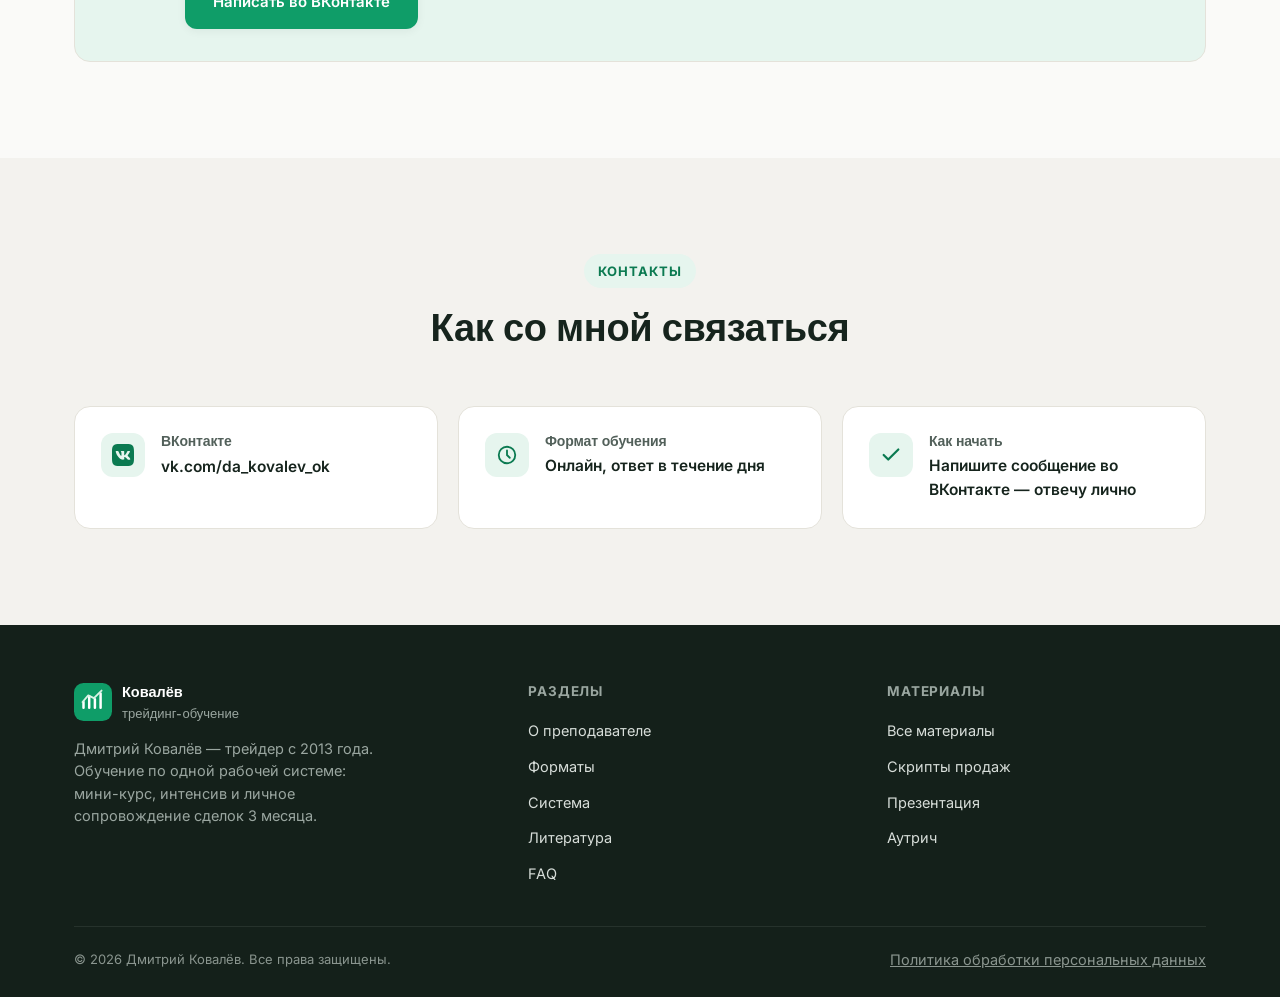
==== commit c0ef8d55: "fix: убрана форма заявки и Telegram, приём заявок только через ВКонтакте" ====
--- a/index.html
+++ b/index.html
@@ -32,15 +32,15 @@
       <a href="#system">Система</a>
       <a href="#reading">Литература</a>
       <a href="#faq">FAQ</a>
-      <a href="https://t.me/dakovalev_ok" target="_blank" rel="noopener">Telegram @dakovalev_ok</a>
+      <a href="https://vk.com/da_kovalev_ok" target="_blank" rel="noopener">ВКонтакте</a>
     </nav>
 
     <div class="header__actions">
-      <a href="https://t.me/dakovalev_ok" class="header__tg" target="_blank" rel="noopener">
-        <svg viewBox="0 0 24 24" fill="currentColor"><path d="M21.9 4.5c.3-1-.4-1.5-1.3-1.1L2.7 10.6c-1 .4-1 1 .2 1.4l4.6 1.4 1.8 5.5c.2.7.4.8 1.1.2l2.6-2.3 4.7 3.5c.7.5 1.2.3 1.4-.6L21.9 4.5Zm-3.3 2.8L9 13.7l-.4 3.6-1.4-4.5 11-6.9c.3-.2.6-.1.4.2Z"/></svg>
-        <span>@dakovalev_ok</span>
+      <a href="https://vk.com/da_kovalev_ok" class="header__tg" target="_blank" rel="noopener">
+        <svg viewBox="0 0 24 24" fill="currentColor"><path d="M15.684 0H8.316C1.592 0 0 1.592 0 8.316v7.368C0 22.408 1.592 24 8.316 24h7.368C22.408 24 24 22.408 24 15.684V8.316C24 1.592 22.408 0 15.684 0zm3.692 17.123h-1.744c-.66 0-.864-.525-2.05-1.727-1.033-1.01-1.49-1.135-1.744-1.135-.356 0-.458.102-.458.593v1.575c0 .424-.135.678-1.253.678-1.846 0-3.896-1.12-5.339-3.202C4.624 10.857 4.03 8.57 4.03 8.096c0-.254.102-.491.593-.491h1.744c.44 0 .61.203.78.677.847 2.457 2.27 4.607 2.85 4.607.22 0 .322-.102.322-.66V9.721c-.068-1.186-.695-1.284-.695-1.71 0-.203.17-.407.44-.407h2.744c.373 0 .508.203.508.643v3.473c0 .372.17.508.271.508.22 0 .407-.136.813-.542 1.27-1.422 2.18-3.62 2.18-3.62.119-.254.305-.491.745-.491h1.744c.525 0 .644.271.525.643-.22 1.017-2.354 4.02-2.354 4.02-.186.305-.254.44 0 .78.186.254.796.78 1.203 1.253.745.847 1.32 1.558 1.473 2.05.17.49-.085.744-.576.744z"/></svg>
+        <span>@da_kovalev_ok</span>
       </a>
-      <a href="#form" class="btn btn--primary">Записаться</a>
+      <a href="https://vk.com/da_kovalev_ok" class="btn btn--primary" target="_blank" rel="noopener">Записаться</a>
       <button class="burger" id="burger" aria-label="Меню">
         <span></span><span></span><span></span>
       </button>
@@ -59,7 +59,7 @@
         <p class="hero__lead">Учу торговать по конкретной рабочей системе — без вводных курсов на месяцы. Разбираю ваши сделки лично и веду 3 месяца, чтобы система закрепилась в реальной торговле.</p>
         <div class="hero__actions">
           <a href="#services" class="btn btn--primary">Выбрать формат</a>
-          <a href="https://t.me/dakovalev_ok" class="btn btn--ghost" target="_blank" rel="noopener">Написать в Telegram</a>
+          <a href="https://vk.com/da_kovalev_ok" class="btn btn--ghost" target="_blank" rel="noopener">Написать во ВКонтакте</a>
         </div>
         <div class="hero__stats">
           <div class="hero__stat"><b>с 2013</b><span>сам торгую на бирже</span></div>
@@ -146,7 +146,7 @@
             <li><svg viewBox="0 0 24 24" fill="none"><path d="M20 6 9 17l-5-5" stroke="currentColor" stroke-width="2.4" stroke-linecap="round" stroke-linejoin="round"/></svg>Разбор реальных графиков на примерах</li>
             <li><svg viewBox="0 0 24 24" fill="none"><path d="M20 6 9 17l-5-5" stroke="currentColor" stroke-width="2.4" stroke-linecap="round" stroke-linejoin="round"/></svg>Понимание, подходит ли вам этот подход</li>
           </ul>
-          <a href="#form" class="btn btn--ghost btn--block">Начать с 999 ₽</a>
+          <a href="https://vk.com/da_kovalev_ok" class="btn btn--ghost btn--block" target="_blank" rel="noopener">Начать с 999 ₽</a>
         </div>
 
         <div class="srv srv--featured">
@@ -161,7 +161,7 @@
             <li><svg viewBox="0 0 24 24" fill="none"><path d="M20 6 9 17l-5-5" stroke="currentColor" stroke-width="2.4" stroke-linecap="round" stroke-linejoin="round"/></svg>Практика на реальных графиках</li>
             <li><svg viewBox="0 0 24 24" fill="none"><path d="M20 6 9 17l-5-5" stroke="currentColor" stroke-width="2.4" stroke-linecap="round" stroke-linejoin="round"/></svg>Выжимка теории — минимум, но по делу</li>
           </ul>
-          <a href="#form" class="btn btn--primary btn--block">Записаться на интенсив</a>
+          <a href="https://vk.com/da_kovalev_ok" class="btn btn--primary btn--block" target="_blank" rel="noopener">Записаться на интенсив</a>
         </div>
 
         <div class="srv">
@@ -175,7 +175,7 @@
             <li><svg viewBox="0 0 24 24" fill="none"><path d="M20 6 9 17l-5-5" stroke="currentColor" stroke-width="2.4" stroke-linecap="round" stroke-linejoin="round"/></svg>Разбор ошибок и корректировка по ходу торговли</li>
             <li><svg viewBox="0 0 24 24" fill="none"><path d="M20 6 9 17l-5-5" stroke="currentColor" stroke-width="2.4" stroke-linecap="round" stroke-linejoin="round"/></svg>Прямая связь со мной на всё время сопровождения</li>
           </ul>
-          <a href="#form" class="btn btn--ghost btn--block">Записаться с сопровождением</a>
+          <a href="https://vk.com/da_kovalev_ok" class="btn btn--ghost btn--block" target="_blank" rel="noopener">Записаться с сопровождением</a>
         </div>
       </div>
 
@@ -227,7 +227,7 @@
         <div class="step">
           <div class="step__num">1</div>
           <h3>Заявка</h3>
-          <p>Оставляете заявку или пишете в Telegram, выбираем подходящий формат.</p>
+          <p>Пишете во ВКонтакте, выбираем подходящий формат.</p>
         </div>
         <div class="step">
           <div class="step__num">2</div>
@@ -401,61 +401,29 @@
         </details>
         <details class="faq__item">
           <summary>Можно ли сначала взять интенсив, а потом добрать сопровождение?</summary>
-          <p>Да, напишите в Telegram — доплатите разницу и подключим сопровождение.</p>
+          <p>Да, напишите во ВКонтакте — доплатите разницу и подключим сопровождение.</p>
         </details>
         <details class="faq__item">
           <summary>Как проходит обучение — очно или онлайн?</summary>
-          <p>Онлайн, через Telegram — так удобно разбирать графики и сделки в переписке и созвонах, независимо от города.</p>
-        </details>
-      </div>
-    </div>
-  </section>
-
-  <!-- FORM -->
+          <p>Онлайн, через ВКонтакте — так удобно разбирать графики и сделки в переписке и созвонах, независимо от города.</p>
+        </details>
+      </div>
+    </div>
+  </section>
+
+  <!-- CTA -->
   <section class="section" id="form">
-    <div class="container form-block">
-      <div class="form-side">
-        <span class="eyebrow">Записаться</span>
-        <h2>Начните с формата, который подходит именно вам</h2>
-        <p>Оставьте заявку — отвечу в Telegram и помогу выбрать между мини-курсом, интенсивом и сопровождением.</p>
-        <ul class="form-side__points">
-          <li><svg viewBox="0 0 24 24" fill="none"><path d="M20 6 9 17l-5-5" stroke="currentColor" stroke-width="2.4" stroke-linecap="round" stroke-linejoin="round"/></svg>Отвечаю лично, без менеджеров</li>
-          <li><svg viewBox="0 0 24 24" fill="none"><path d="M20 6 9 17l-5-5" stroke="currentColor" stroke-width="2.4" stroke-linecap="round" stroke-linejoin="round"/></svg>Помогу подобрать формат под ваш уровень</li>
-          <li><svg viewBox="0 0 24 24" fill="none"><path d="M20 6 9 17l-5-5" stroke="currentColor" stroke-width="2.4" stroke-linecap="round" stroke-linejoin="round"/></svg>Можно начать с 999 ₽ и попробовать подход</li>
-        </ul>
-      </div>
-
-      <form class="form" id="leadForm">
-        <h3>Заявка на обучение</h3>
-        <p>Заполните форму — свяжусь с вами в Telegram в течение дня.</p>
-
-        <div class="field">
-          <label for="name">Имя</label>
-          <input type="text" id="name" name="name" placeholder="Как к вам обращаться" required>
-        </div>
-        <div class="field">
-          <label for="contact">Telegram или телефон</label>
-          <input type="text" id="contact" name="contact" placeholder="@username или +7 900 000-00-00" required>
-        </div>
-        <div class="field">
-          <label for="format">Интересующий формат</label>
-          <select id="format" name="format">
-            <option value="Мини-курс 999 ₽">Мини-курс — 999 ₽</option>
-            <option value="Интенсив 5000 ₽">Интенсив — 5 000 ₽</option>
-            <option value="Интенсив + сопровождение 15000 ₽">Интенсив + сопровождение — 15 000 ₽</option>
-            <option value="Не определился">Пока не определился</option>
-          </select>
-        </div>
-        <div class="field">
-          <label for="comment">Комментарий (необязательно)</label>
-          <textarea id="comment" name="comment" rows="3" placeholder="Например: уже пробовал торговать, но без системы"></textarea>
-        </div>
-
-        <input type="text" name="_gotcha" style="display:none" tabindex="-1" autocomplete="off">
-
-        <button type="submit" class="btn btn--primary btn--block">Отправить заявку</button>
-        <p class="form__note">Нажимая кнопку, вы соглашаетесь с <a href="privacy.html">политикой обработки данных</a></p>
-      </form>
+    <div class="container">
+      <div class="bonus" style="background: var(--clr-accent-soft); border-color: var(--clr-border);">
+        <div class="bonus__icon" style="background: #fff; color: var(--clr-accent-dark);">
+          <svg viewBox="0 0 24 24" fill="currentColor"><path d="M15.684 0H8.316C1.592 0 0 1.592 0 8.316v7.368C0 22.408 1.592 24 8.316 24h7.368C22.408 24 24 22.408 24 15.684V8.316C24 1.592 22.408 0 15.684 0zm3.692 17.123h-1.744c-.66 0-.864-.525-2.05-1.727-1.033-1.01-1.49-1.135-1.744-1.135-.356 0-.458.102-.458.593v1.575c0 .424-.135.678-1.253.678-1.846 0-3.896-1.12-5.339-3.202C4.624 10.857 4.03 8.57 4.03 8.096c0-.254.102-.491.593-.491h1.744c.44 0 .61.203.78.677.847 2.457 2.27 4.607 2.85 4.607.22 0 .322-.102.322-.66V9.721c-.068-1.186-.695-1.284-.695-1.71 0-.203.17-.407.44-.407h2.744c.373 0 .508.203.508.643v3.473c0 .372.17.508.271.508.22 0 .407-.136.813-.542 1.27-1.422 2.18-3.62 2.18-3.62.119-.254.305-.491.745-.491h1.744c.525 0 .644.271.525.643-.22 1.017-2.354 4.02-2.354 4.02-.186.305-.254.44 0 .78.186.254.796.78 1.203 1.253.745.847 1.32 1.558 1.473 2.05.17.49-.085.744-.576.744z"/></svg>
+        </div>
+        <div>
+          <h4>Начните с формата, который подходит именно вам</h4>
+          <p>Напишите мне во ВКонтакте — отвечу лично, помогу подобрать формат под ваш уровень и расскажу подробнее про систему.</p>
+          <a href="https://vk.com/da_kovalev_ok" class="btn btn--primary" target="_blank" rel="noopener" style="margin-top: 16px;">Написать во ВКонтакте</a>
+        </div>
+      </div>
     </div>
   </section>
 
@@ -468,16 +436,16 @@
       </div>
       <div class="contacts-grid">
         <div class="contact-card">
-          <div class="contact-card__icon"><svg viewBox="0 0 24 24" fill="currentColor"><path d="M21.9 4.5c.3-1-.4-1.5-1.3-1.1L2.7 10.6c-1 .4-1 1 .2 1.4l4.6 1.4 1.8 5.5c.2.7.4.8 1.1.2l2.6-2.3 4.7 3.5c.7.5 1.2.3 1.4-.6L21.9 4.5Z"/></svg></div>
-          <div><h4>Telegram</h4><a href="https://t.me/dakovalev_ok" target="_blank" rel="noopener">@dakovalev_ok</a></div>
-        </div>
-        <div class="contact-card">
-          <div class="contact-card__icon"><svg viewBox="0 0 24 24" fill="none"><path d="M17 2H7a2 2 0 0 0-2 2v16a2 2 0 0 0 2 2h10a2 2 0 0 0 2-2V4a2 2 0 0 0-2-2ZM12 18h.01" stroke="currentColor" stroke-width="2" stroke-linecap="round"/></svg></div>
-          <div><h4>Сообщество ВКонтакте</h4><a href="https://vk.com/da_kovalev_ok" target="_blank" rel="noopener">vk.com/da_kovalev_ok</a></div>
+          <div class="contact-card__icon"><svg viewBox="0 0 24 24" fill="currentColor"><path d="M15.684 0H8.316C1.592 0 0 1.592 0 8.316v7.368C0 22.408 1.592 24 8.316 24h7.368C22.408 24 24 22.408 24 15.684V8.316C24 1.592 22.408 0 15.684 0zm3.692 17.123h-1.744c-.66 0-.864-.525-2.05-1.727-1.033-1.01-1.49-1.135-1.744-1.135-.356 0-.458.102-.458.593v1.575c0 .424-.135.678-1.253.678-1.846 0-3.896-1.12-5.339-3.202C4.624 10.857 4.03 8.57 4.03 8.096c0-.254.102-.491.593-.491h1.744c.44 0 .61.203.78.677.847 2.457 2.27 4.607 2.85 4.607.22 0 .322-.102.322-.66V9.721c-.068-1.186-.695-1.284-.695-1.71 0-.203.17-.407.44-.407h2.744c.373 0 .508.203.508.643v3.473c0 .372.17.508.271.508.22 0 .407-.136.813-.542 1.27-1.422 2.18-3.62 2.18-3.62.119-.254.305-.491.745-.491h1.744c.525 0 .644.271.525.643-.22 1.017-2.354 4.02-2.354 4.02-.186.305-.254.44 0 .78.186.254.796.78 1.203 1.253.745.847 1.32 1.558 1.473 2.05.17.49-.085.744-.576.744z"/></svg></div>
+          <div><h4>ВКонтакте</h4><a href="https://vk.com/da_kovalev_ok" target="_blank" rel="noopener">vk.com/da_kovalev_ok</a></div>
         </div>
         <div class="contact-card">
           <div class="contact-card__icon"><svg viewBox="0 0 24 24" fill="none"><path d="M3 12a9 9 0 1 0 18 0 9 9 0 0 0-18 0Z" stroke="currentColor" stroke-width="2"/><path d="M12 7v5l3 3" stroke="currentColor" stroke-width="2" stroke-linecap="round"/></svg></div>
           <div><h4>Формат обучения</h4><p>Онлайн, ответ в течение дня</p></div>
+        </div>
+        <div class="contact-card">
+          <div class="contact-card__icon"><svg viewBox="0 0 24 24" fill="none"><path d="M20 6 9 17l-5-5" stroke="currentColor" stroke-width="2.4" stroke-linecap="round" stroke-linejoin="round"/></svg></div>
+          <div><h4>Как начать</h4><p>Напишите сообщение во ВКонтакте — отвечу лично</p></div>
         </div>
       </div>
     </div>
@@ -526,8 +494,8 @@
   </div>
 </footer>
 
-<a href="https://t.me/dakovalev_ok" class="fab" target="_blank" rel="noopener" aria-label="Написать в Telegram">
-  <svg viewBox="0 0 24 24" fill="currentColor"><path d="M21.9 4.5c.3-1-.4-1.5-1.3-1.1L2.7 10.6c-1 .4-1 1 .2 1.4l4.6 1.4 1.8 5.5c.2.7.4.8 1.1.2l2.6-2.3 4.7 3.5c.7.5 1.2.3 1.4-.6L21.9 4.5Z"/></svg>
+<a href="https://vk.com/da_kovalev_ok" class="fab" target="_blank" rel="noopener" aria-label="Написать во ВКонтакте">
+  <svg viewBox="0 0 24 24" fill="currentColor"><path d="M15.684 0H8.316C1.592 0 0 1.592 0 8.316v7.368C0 22.408 1.592 24 8.316 24h7.368C22.408 24 24 22.408 24 15.684V8.316C24 1.592 22.408 0 15.684 0zm3.692 17.123h-1.744c-.66 0-.864-.525-2.05-1.727-1.033-1.01-1.49-1.135-1.744-1.135-.356 0-.458.102-.458.593v1.575c0 .424-.135.678-1.253.678-1.846 0-3.896-1.12-5.339-3.202C4.624 10.857 4.03 8.57 4.03 8.096c0-.254.102-.491.593-.491h1.744c.44 0 .61.203.78.677.847 2.457 2.27 4.607 2.85 4.607.22 0 .322-.102.322-.66V9.721c-.068-1.186-.695-1.284-.695-1.71 0-.203.17-.407.44-.407h2.744c.373 0 .508.203.508.643v3.473c0 .372.17.508.271.508.22 0 .407-.136.813-.542 1.27-1.422 2.18-3.62 2.18-3.62.119-.254.305-.491.745-.491h1.744c.525 0 .644.271.525.643-.22 1.017-2.354 4.02-2.354 4.02-.186.305-.254.44 0 .78.186.254.796.78 1.203 1.253.745.847 1.32 1.558 1.473 2.05.17.49-.085.744-.576.744z"/></svg>
 </a>
 
 <script src="script.js"></script>
